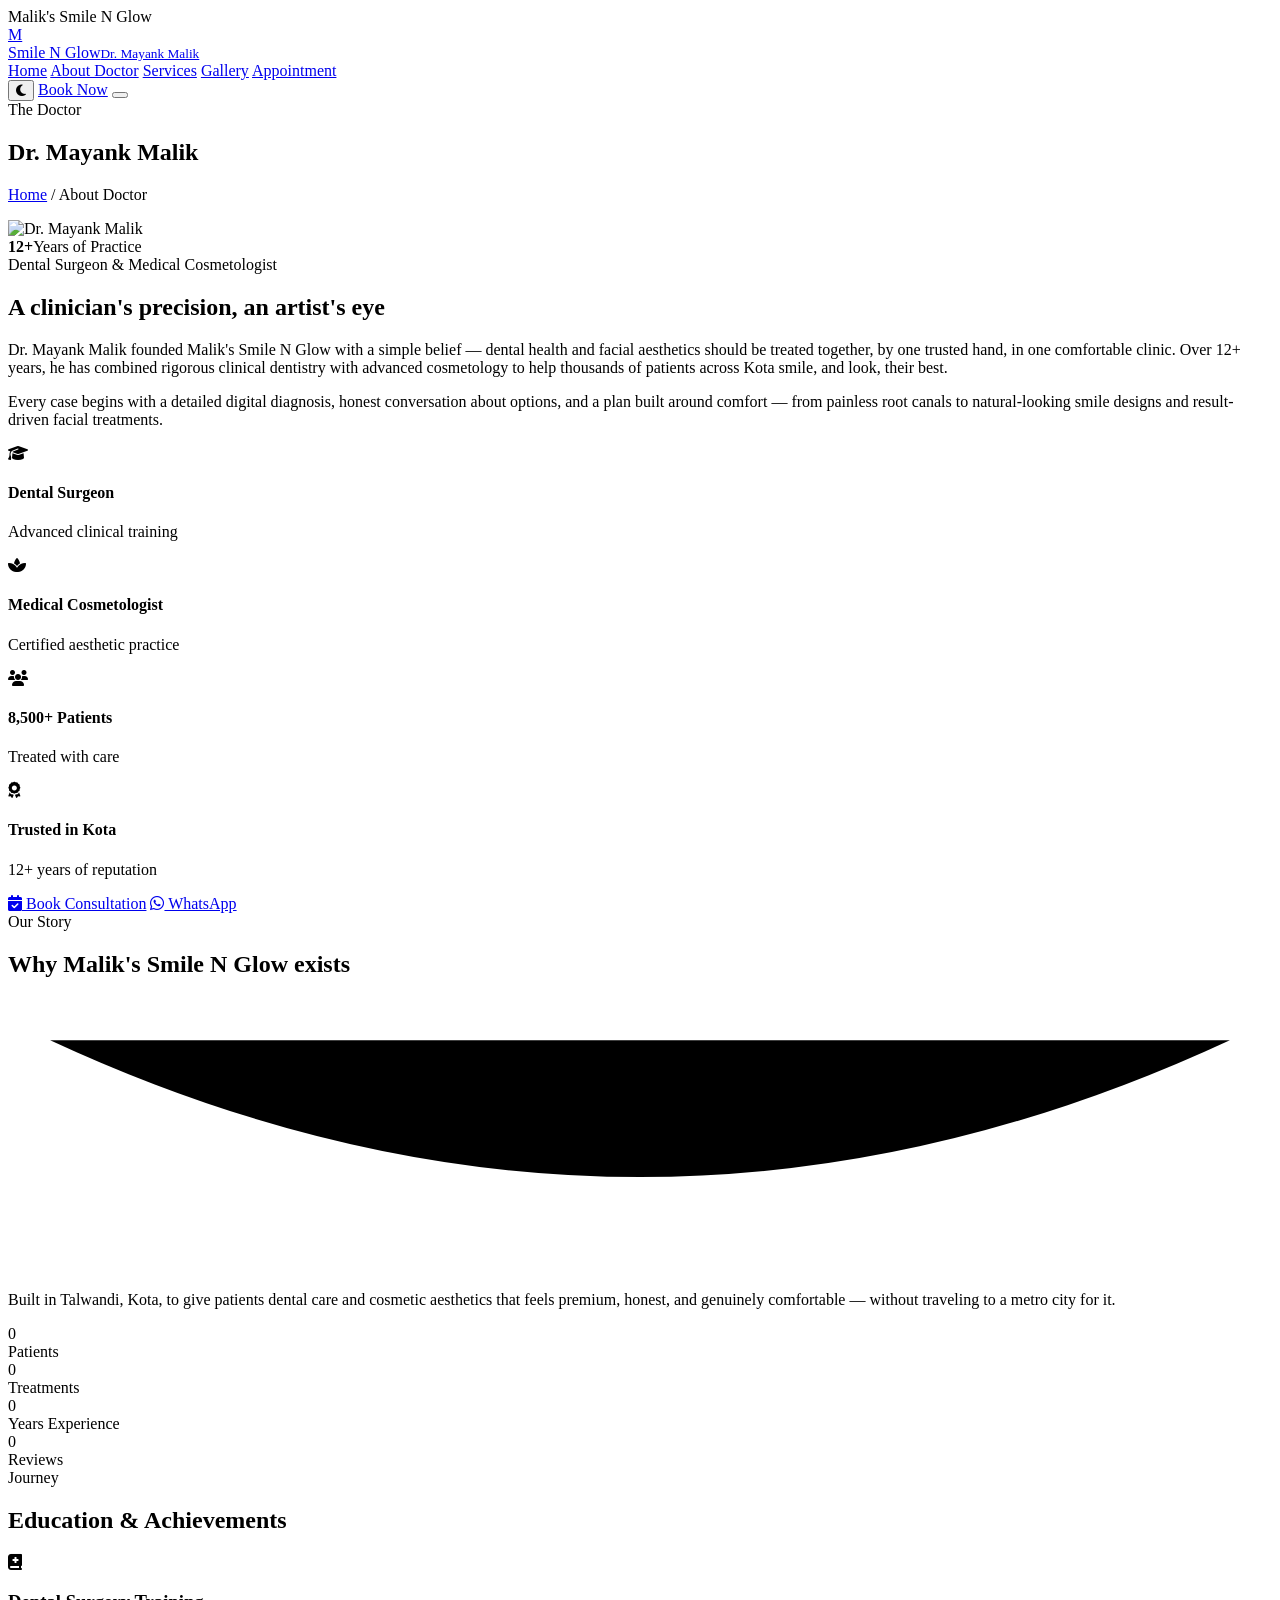
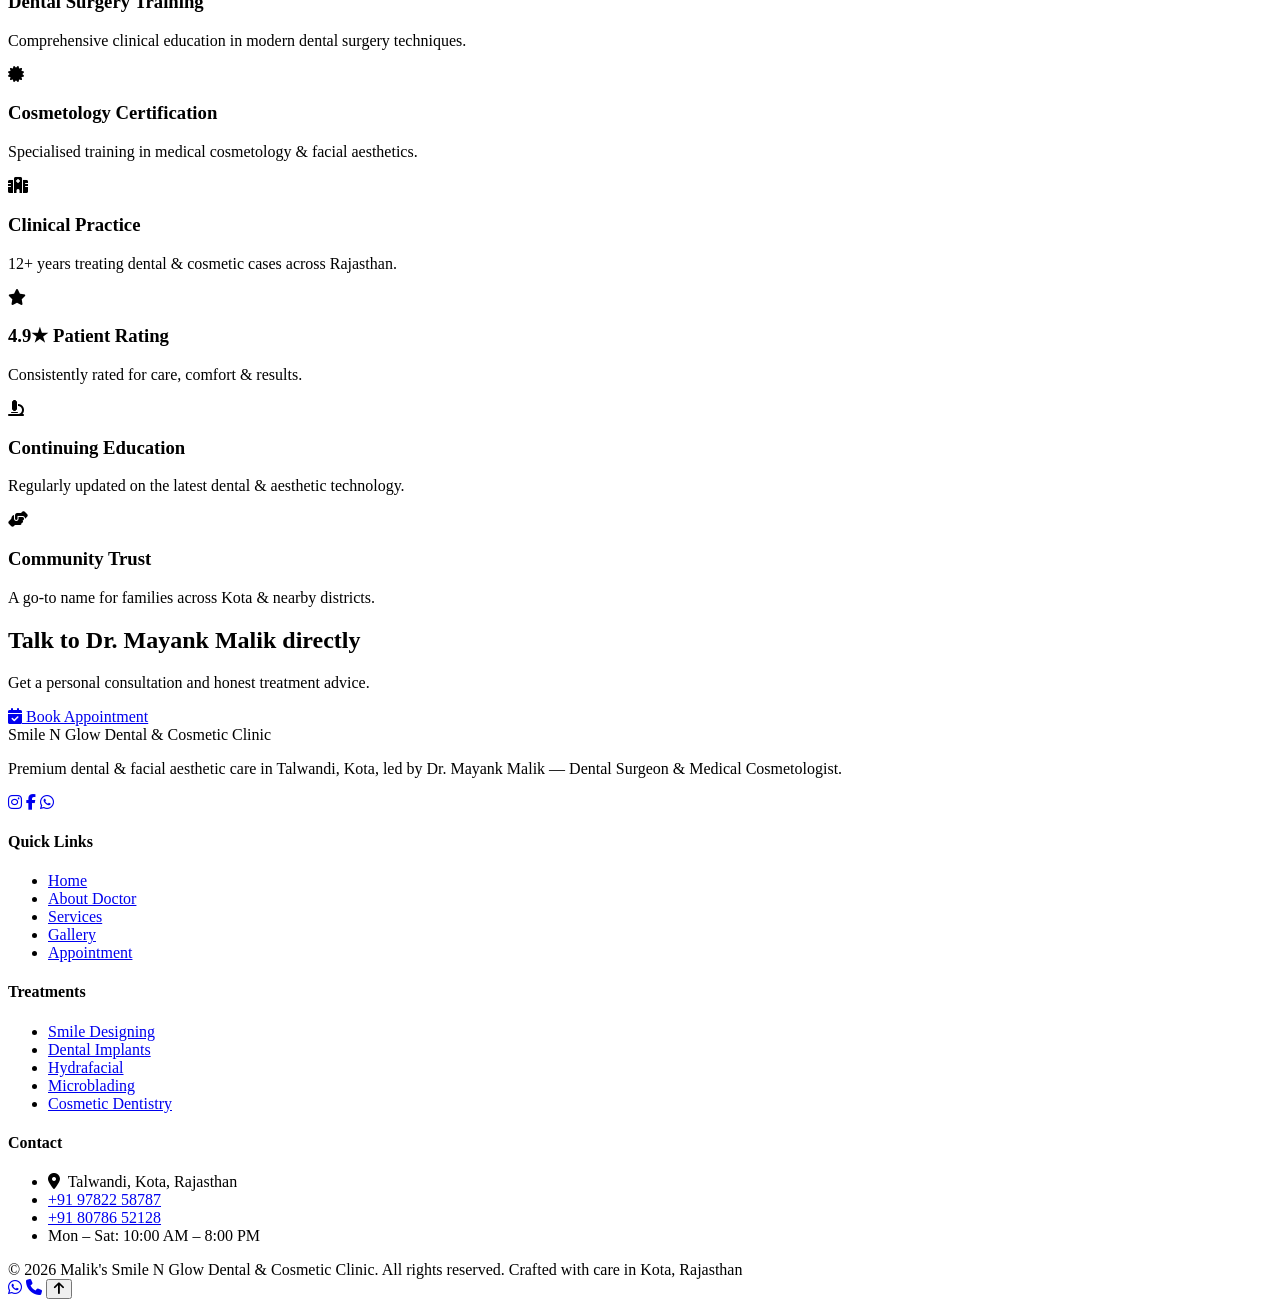
==== about.html @ 34f3a68b "Add files via upload" ====
<!DOCTYPE html>
<html lang="en">
<head>
<meta charset="UTF-8">
<meta name="viewport" content="width=device-width, initial-scale=1.0">
<title>About Dr. Mayank Malik | Malik's Smile N Glow, Kota</title>
<meta name="description" content="Meet Dr. Mayank Malik — Dental Surgeon &amp; Medical Cosmetologist at Malik's Smile N Glow, Talwandi, Kota.">
<link rel="icon" href="data:image/svg+xml,<svg xmlns=%22http://www.w3.org/2000/svg%22 viewBox=%220 0 100 100%22><text y=%22.9em%22 font-size=%2290%22>✨</text></svg>">
<link rel="stylesheet" href="https://cdnjs.cloudflare.com/ajax/libs/font-awesome/6.5.1/css/all.min.css">
<link rel="stylesheet" href="css/style.css">
</head>
<body>

<div id="loader"><div class="mark">Malik's <span>Smile N Glow</span></div><div class="bar"></div></div>
<div id="scroll-progress"></div>
<div id="cursor-glow"></div>

<header class="navbar" id="navbar">
  <div class="container nav-inner">
    <a href="index.html" class="brand">
      <div class="mark">M</div>
      <div class="name">Smile N Glow<small>Dr. Mayank Malik</small></div>
    </a>
    <nav class="nav-links" id="nav-links">
      <a href="index.html">Home</a>
      <a href="about.html" class="active">About Doctor</a>
      <a href="services.html">Services</a>
      <a href="gallery.html">Gallery</a>
      <a href="contact.html">Appointment</a>
    </nav>
    <div class="nav-actions">
      <button class="icon-btn" id="theme-toggle" aria-label="Toggle theme"><i class="fa-solid fa-moon"></i></button>
      <a href="contact.html" class="btn btn-gold btn-sm">Book Now</a>
      <button class="hamburger" id="hamburger" aria-label="Menu"><span></span><span></span><span></span></button>
    </div>
  </div>
</header>

<section class="page-hero">
  <div class="container">
    <div class="eyebrow">The Doctor</div>
    <h1>Dr. Mayank Malik</h1>
    <p class="breadcrumb"><a href="index.html">Home</a> / About Doctor</p>
  </div>
</section>

<section>
  <div class="container about-grid">
    <div class="about-media reveal">
      <div class="frame"><img src="https://images.unsplash.com/photo-1622253692010-333f2da6031d?q=80&w=900&auto=format&fit=crop" alt="Dr. Mayank Malik"></div>
      <div class="about-badge"><b>12+</b><span>Years of Practice</span></div>
    </div>
    <div class="about-copy reveal reveal-delay-1">
      <div class="eyebrow">Dental Surgeon &amp; Medical Cosmetologist</div>
      <h2>A clinician's precision, an artist's eye</h2>
      <p>Dr. Mayank Malik founded Malik's Smile N Glow with a simple belief — dental health and facial aesthetics should be treated together, by one trusted hand, in one comfortable clinic. Over 12+ years, he has combined rigorous clinical dentistry with advanced cosmetology to help thousands of patients across Kota smile, and look, their best.</p>
      <p>Every case begins with a detailed digital diagnosis, honest conversation about options, and a plan built around comfort — from painless root canals to natural-looking smile designs and result-driven facial treatments.</p>
      <div class="credentials">
        <div class="credential"><i class="fa-solid fa-graduation-cap"></i><div><h4>Dental Surgeon</h4><p>Advanced clinical training</p></div></div>
        <div class="credential"><i class="fa-solid fa-spa"></i><div><h4>Medical Cosmetologist</h4><p>Certified aesthetic practice</p></div></div>
        <div class="credential"><i class="fa-solid fa-users"></i><div><h4>8,500+ Patients</h4><p>Treated with care</p></div></div>
        <div class="credential"><i class="fa-solid fa-award"></i><div><h4>Trusted in Kota</h4><p>12+ years of reputation</p></div></div>
      </div>
      <div class="hero-actions">
        <a href="contact.html" class="btn btn-primary"><i class="fa-solid fa-calendar-check"></i> Book Consultation</a>
        <a href="https://wa.me/919782258787" target="_blank" class="btn btn-whatsapp"><i class="fa-brands fa-whatsapp"></i> WhatsApp</a>
      </div>
    </div>
  </div>
</section>

<!-- CLINIC STORY -->
<section style="background:var(--ivory-2)">
  <div class="container">
    <div class="section-head reveal">
      <div class="eyebrow">Our Story</div>
      <h2>Why Malik's Smile N Glow exists</h2>
      <svg class="smile-arc" viewBox="0 0 120 26"><path d="M4 4 Q60 30 116 4"/></svg>
      <p class="lead">Built in Talwandi, Kota, to give patients dental care and cosmetic aesthetics that feels premium, honest, and genuinely comfortable — without traveling to a metro city for it.</p>
    </div>
    <div class="stats-row">
      <div class="stat-card reveal"><div class="num"><span data-count="8500" data-suffix="+">0</span></div><div class="label">Patients</div></div>
      <div class="stat-card reveal reveal-delay-1"><div class="num"><span data-count="15" data-suffix="+">0</span></div><div class="label">Treatments</div></div>
      <div class="stat-card reveal reveal-delay-2"><div class="num"><span data-count="12" data-suffix="+">0</span></div><div class="label">Years Experience</div></div>
      <div class="stat-card reveal reveal-delay-3"><div class="num"><span data-count="4.9" data-suffix="/5">0</span></div><div class="label">Reviews</div></div>
    </div>
  </div>
</section>

<!-- ACHIEVEMENTS / EDUCATION TIMELINE -->
<section>
  <div class="container">
    <div class="section-head reveal">
      <div class="eyebrow">Journey</div>
      <h2>Education &amp; Achievements</h2>
    </div>
    <div class="why-grid">
      <div class="why-card reveal"><div class="icon"><i class="fa-solid fa-book-medical"></i></div><h3>Dental Surgery Training</h3><p>Comprehensive clinical education in modern dental surgery techniques.</p></div>
      <div class="why-card reveal reveal-delay-1"><div class="icon"><i class="fa-solid fa-certificate"></i></div><h3>Cosmetology Certification</h3><p>Specialised training in medical cosmetology &amp; facial aesthetics.</p></div>
      <div class="why-card reveal reveal-delay-2"><div class="icon"><i class="fa-solid fa-hospital"></i></div><h3>Clinical Practice</h3><p>12+ years treating dental &amp; cosmetic cases across Rajasthan.</p></div>
      <div class="why-card reveal"><div class="icon"><i class="fa-solid fa-star"></i></div><h3>4.9★ Patient Rating</h3><p>Consistently rated for care, comfort &amp; results.</p></div>
      <div class="why-card reveal reveal-delay-1"><div class="icon"><i class="fa-solid fa-microscope"></i></div><h3>Continuing Education</h3><p>Regularly updated on the latest dental &amp; aesthetic technology.</p></div>
      <div class="why-card reveal reveal-delay-2"><div class="icon"><i class="fa-solid fa-handshake-angle"></i></div><h3>Community Trust</h3><p>A go-to name for families across Kota &amp; nearby districts.</p></div>
    </div>
  </div>
</section>

<section>
  <div class="container">
    <div class="cta-band reveal">
      <div>
        <h2>Talk to Dr. Mayank Malik directly</h2>
        <p>Get a personal consultation and honest treatment advice.</p>
      </div>
      <div class="cta-actions">
        <a href="contact.html" class="btn btn-gold"><i class="fa-solid fa-calendar-check"></i> Book Appointment</a>
        <a href="tel:+919782258787" class="btn btn-outline" style="border-color:rgba(255,255,255,.3);color:#fff;"><i class="fa-solid fa-phone"></i> Call Now</a>
      </div>
    </div>
  </div>
</section>

<footer>
  <div class="container">
    <div class="footer-grid">
      <div class="footer-brand">
        <div class="name">Smile N Glow <span>Dental &amp; Cosmetic Clinic</span></div>
        <p>Premium dental &amp; facial aesthetic care in Talwandi, Kota, led by Dr. Mayank Malik — Dental Surgeon &amp; Medical Cosmetologist.</p>
        <div class="footer-social">
          <a href="#" target="_blank" aria-label="Instagram"><i class="fa-brands fa-instagram"></i></a>
          <a href="#" target="_blank" aria-label="Facebook"><i class="fa-brands fa-facebook-f"></i></a>
          <a href="https://wa.me/919782258787" target="_blank" aria-label="WhatsApp"><i class="fa-brands fa-whatsapp"></i></a>
        </div>
      </div>
      <div class="footer-col"><h4>Quick Links</h4><ul>
        <li><a href="index.html">Home</a></li>
        <li><a href="about.html">About Doctor</a></li>
        <li><a href="services.html">Services</a></li>
        <li><a href="gallery.html">Gallery</a></li>
        <li><a href="contact.html">Appointment</a></li>
      </ul></div>
      <div class="footer-col"><h4>Treatments</h4><ul>
        <li><a href="services.html">Smile Designing</a></li>
        <li><a href="services.html">Dental Implants</a></li>
        <li><a href="services.html">Hydrafacial</a></li>
        <li><a href="services.html">Microblading</a></li>
        <li><a href="services.html">Cosmetic Dentistry</a></li>
      </ul></div>
      <div class="footer-col"><h4>Contact</h4><ul>
        <li><i class="fa-solid fa-location-dot"></i>&nbsp; Talwandi, Kota, Rajasthan</li>
        <li><a href="tel:+919782258787">+91 97822 58787</a></li>
        <li><a href="tel:+918078652128">+91 80786 52128</a></li>
        <li>Mon – Sat: 10:00 AM – 8:00 PM</li>
      </ul></div>
    </div>
    <div class="footer-bottom">
      <span>© 2026 Malik's Smile N Glow Dental &amp; Cosmetic Clinic. All rights reserved.</span>
      <span>Crafted with care in Kota, Rajasthan</span>
    </div>
  </div>
</footer>

<div class="fab-stack">
  <a href="https://wa.me/919782258787" target="_blank" class="fab fab-whatsapp" aria-label="WhatsApp"><i class="fa-brands fa-whatsapp"></i></a>
  <a href="tel:+919782258787" class="fab fab-call" aria-label="Call"><i class="fa-solid fa-phone"></i></a>
  <button class="fab fab-top" id="fab-top" aria-label="Back to top"><i class="fa-solid fa-arrow-up"></i></button>
</div>

<script src="js/script.js"></script>
</body>
</html>
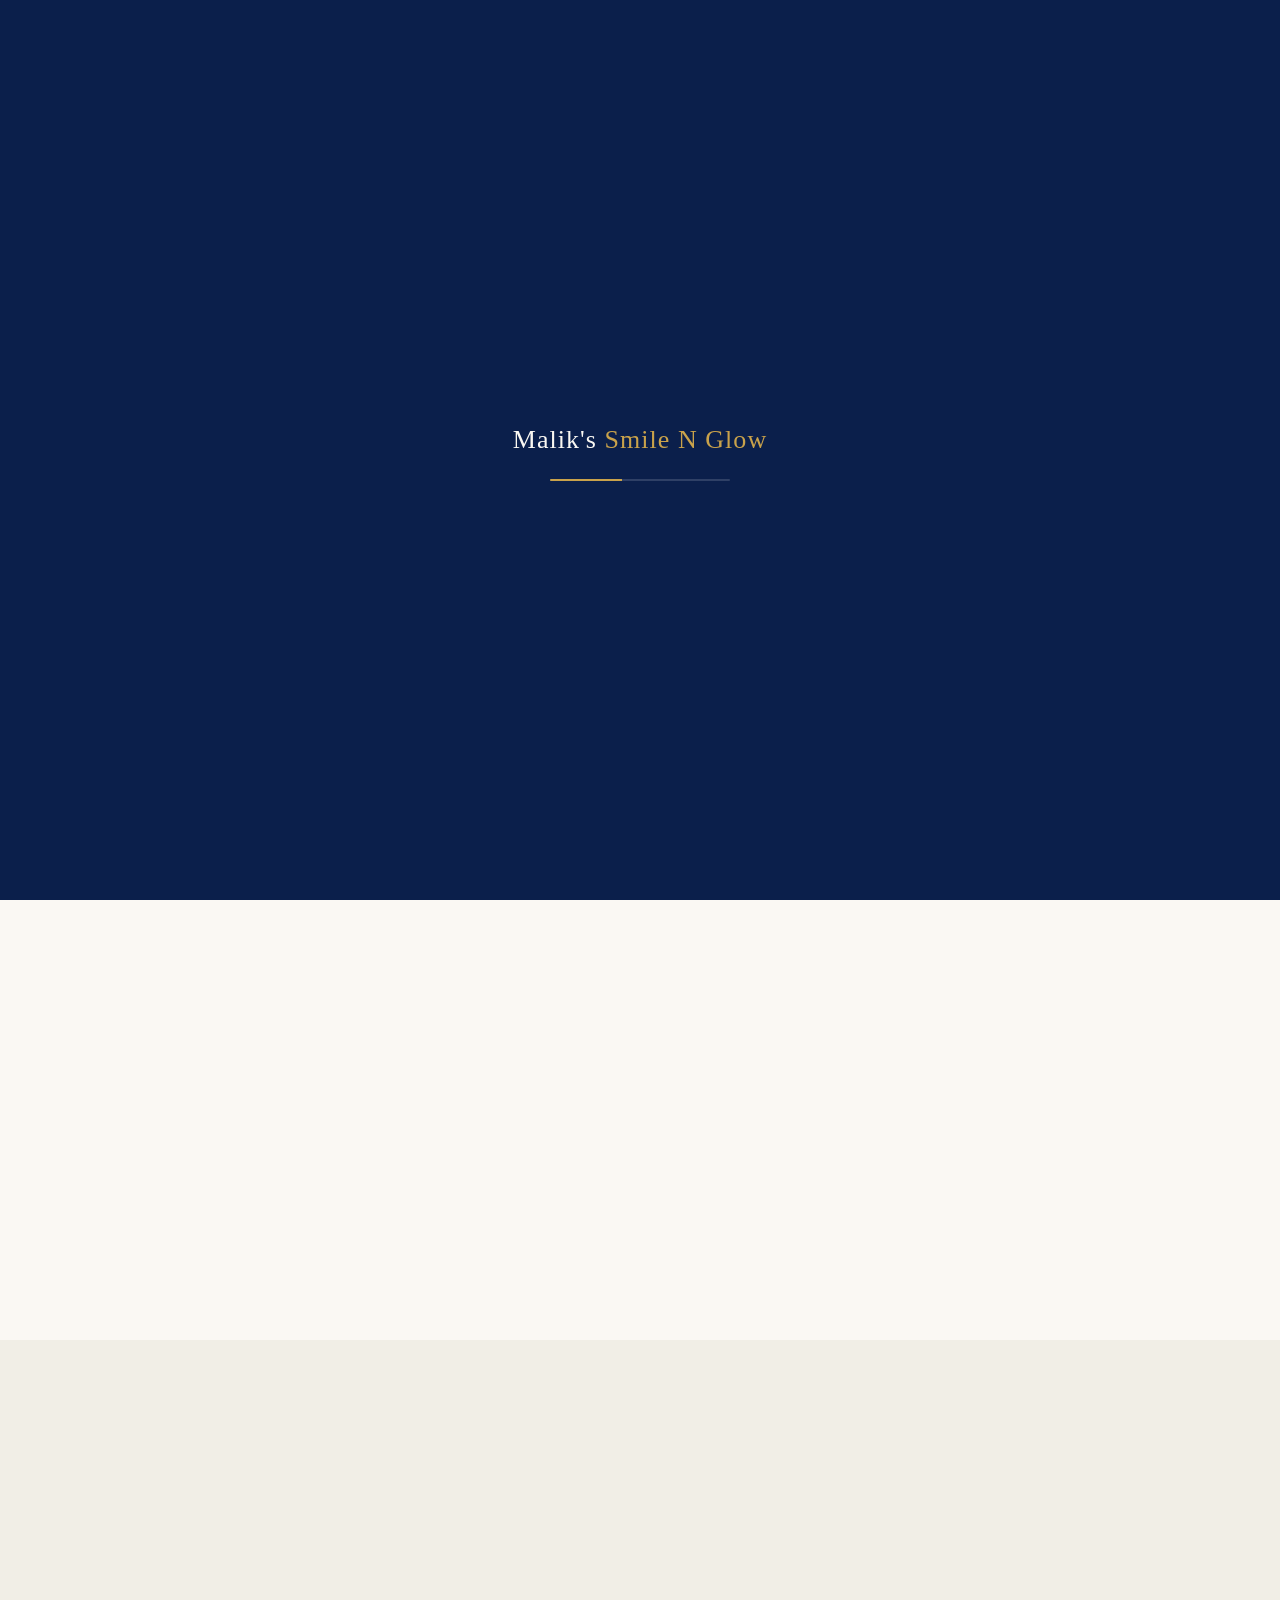
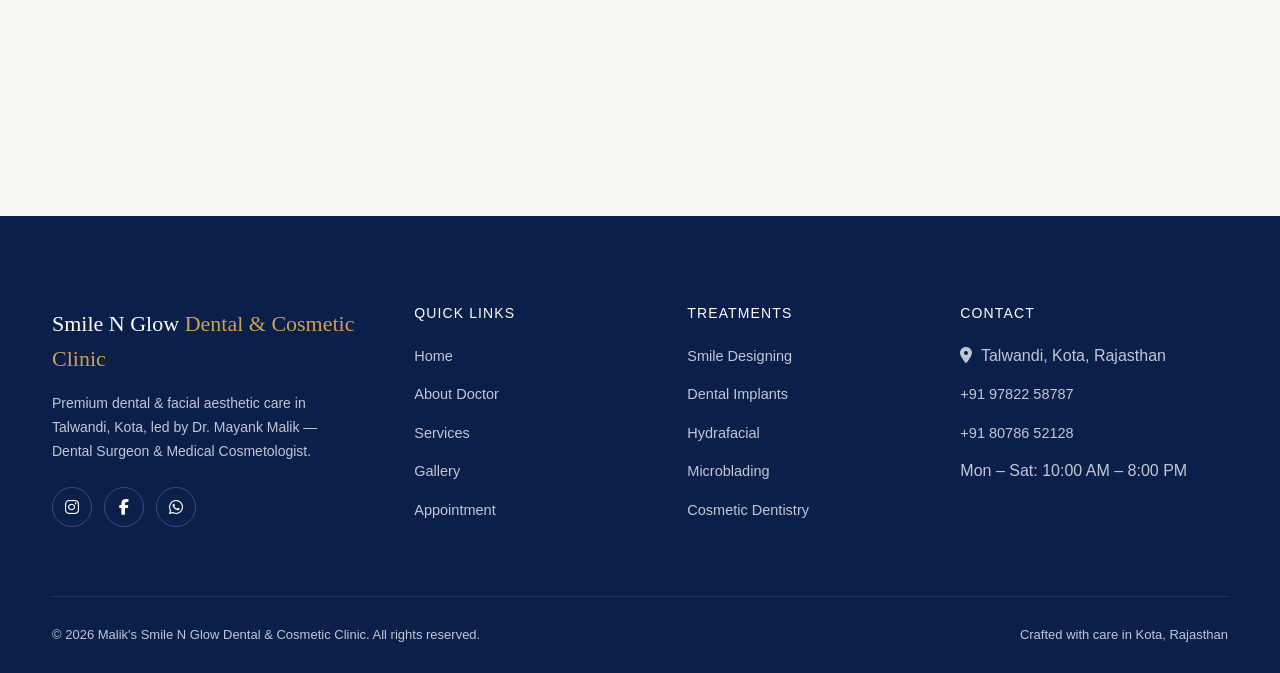
==== commit 6be463bf: "Fix stylesheet link in about.html" ====
--- a/about.html
+++ b/about.html
@@ -7,7 +7,7 @@
 <meta name="description" content="Meet Dr. Mayank Malik — Dental Surgeon &amp; Medical Cosmetologist at Malik's Smile N Glow, Talwandi, Kota.">
 <link rel="icon" href="data:image/svg+xml,<svg xmlns=%22http://www.w3.org/2000/svg%22 viewBox=%220 0 100 100%22><text y=%22.9em%22 font-size=%2290%22>✨</text></svg>">
 <link rel="stylesheet" href="https://cdnjs.cloudflare.com/ajax/libs/font-awesome/6.5.1/css/all.min.css">
-<link rel="stylesheet" href="css/style.css">
+<link rel="stylesheet" href="style.css">
 </head>
 <body>
 
@@ -166,6 +166,6 @@
   <button class="fab fab-top" id="fab-top" aria-label="Back to top"><i class="fa-solid fa-arrow-up"></i></button>
 </div>
 
-<script src="js/script.js"></script>
+
 </body>
 </html>
--- a/style.css
+++ b/style.css
@@ -0,0 +1,518 @@
+/* ===========================================================
+   MALIK'S SMILE N GLOW — Design System
+   Signature motif: the "Smile Arc" — a gold curved line used
+   as dividers, underlines and the scroll-progress indicator.
+   =========================================================== */
+
+@import url('https://fonts.googleapis.com/css2?family=Fraunces:ital,opsz,wght@0,9..144,300;0,9..144,450;0,9..144,600;1,9..144,450&family=Manrope:wght@400;500;600;700;800&display=swap');
+
+:root{
+  --ivory:#FAF8F3;
+  --ivory-2:#F1EEE6;
+  --royal:#0B1F4B;
+  --royal-2:#132a63;
+  --gold:#C9A24B;
+  --gold-light:#E8CD8A;
+  --charcoal:#191A1E;
+  --grey:#6B7080;
+  --line:rgba(11,31,75,0.10);
+  --glass:rgba(255,255,255,0.55);
+  --glass-royal:rgba(11,31,75,0.55);
+  --radius-lg:28px;
+  --radius-md:18px;
+  --radius-sm:10px;
+  --shadow-soft:0 20px 60px -20px rgba(11,31,75,0.25);
+  --shadow-tight:0 8px 24px -8px rgba(11,31,75,0.18);
+  --ease:cubic-bezier(.16,.84,.44,1);
+  --container:1240px;
+}
+
+[data-theme="dark"]{
+  --ivory:#0B0D14;
+  --ivory-2:#10131d;
+  --charcoal:#F3F1EA;
+  --grey:#9BA0B4;
+  --line:rgba(255,255,255,0.10);
+  --glass:rgba(20,24,38,0.55);
+}
+
+*,*::before,*::after{box-sizing:border-box;}
+html{scroll-behavior:smooth;}
+body{
+  margin:0;
+  background:var(--ivory);
+  color:var(--charcoal);
+  font-family:'Manrope',sans-serif;
+  font-size:16px;
+  line-height:1.6;
+  -webkit-font-smoothing:antialiased;
+  overflow-x:hidden;
+  transition:background .4s var(--ease),color .4s var(--ease);
+}
+img{max-width:100%;display:block;}
+a{color:inherit;text-decoration:none;}
+ul{list-style:none;margin:0;padding:0;}
+button{font-family:inherit;cursor:pointer;}
+h1,h2,h3,h4{font-family:'Fraunces',serif;font-weight:450;margin:0;line-height:1.08;color:var(--royal);}
+[data-theme="dark"] h1,[data-theme="dark"] h2,[data-theme="dark"] h3,[data-theme="dark"] h4{color:var(--ivory);}
+p{margin:0;}
+.container{max-width:var(--container);margin:0 auto;padding:0 32px;}
+section{position:relative;padding:120px 0;}
+@media(max-width:768px){section{padding:76px 0;}}
+
+/* ---------- eyebrow / labels ---------- */
+.eyebrow{
+  display:inline-flex;align-items:center;gap:10px;
+  font-family:'Manrope',sans-serif;font-weight:700;letter-spacing:.18em;
+  text-transform:uppercase;font-size:12px;color:var(--gold);
+  margin-bottom:18px;
+}
+.eyebrow::before{content:"";width:26px;height:2px;background:var(--gold);border-radius:2px;}
+
+/* ---------- Smile Arc signature ---------- */
+.smile-arc{
+  display:block;height:26px;width:120px;margin:22px auto 0;
+}
+.smile-arc path{
+  fill:none;stroke:var(--gold);stroke-width:3;stroke-linecap:round;
+  stroke-dasharray:180;stroke-dashoffset:180;
+  animation:arcDraw 1.4s var(--ease) forwards;
+}
+.smile-arc.left{margin:22px 0 0;}
+@keyframes arcDraw{to{stroke-dashoffset:0;}}
+
+.section-head{text-align:center;max-width:680px;margin:0 auto 64px;}
+.section-head.left{text-align:left;margin:0 0 56px;}
+.section-head h2{font-size:clamp(30px,4.4vw,48px);}
+.section-head p.lead{margin-top:18px;color:var(--grey);font-size:17px;}
+
+/* ---------- Scroll progress bar (arc-inspired) ---------- */
+#scroll-progress{
+  position:fixed;top:0;left:0;height:3px;width:0%;
+  background:linear-gradient(90deg,var(--gold),var(--gold-light));
+  z-index:9999;transition:width .1s linear;
+}
+
+/* ---------- Cursor glow ---------- */
+#cursor-glow{
+  position:fixed;top:0;left:0;width:420px;height:420px;pointer-events:none;
+  border-radius:50%;z-index:1;
+  background:radial-gradient(circle,rgba(201,162,75,0.10) 0%,rgba(201,162,75,0) 70%);
+  transform:translate(-50%,-50%);will-change:transform;
+  transition:opacity .3s ease;
+}
+@media(max-width:900px){#cursor-glow{display:none;}}
+
+/* ---------- Loader ---------- */
+#loader{
+  position:fixed;inset:0;background:var(--royal);z-index:10000;
+  display:flex;align-items:center;justify-content:center;flex-direction:column;gap:18px;
+  transition:opacity .6s var(--ease),visibility .6s var(--ease);
+}
+#loader.hide{opacity:0;visibility:hidden;}
+#loader .mark{font-family:'Fraunces',serif;color:var(--ivory);font-size:26px;letter-spacing:.04em;}
+#loader .mark span{color:var(--gold);}
+#loader .bar{width:180px;height:2px;background:rgba(255,255,255,.15);border-radius:2px;overflow:hidden;}
+#loader .bar::after{content:"";display:block;height:100%;width:40%;background:var(--gold);animation:loaderMove 1.1s ease-in-out infinite;}
+@keyframes loaderMove{0%{transform:translateX(-100%);}100%{transform:translateX(350%);}}
+
+/* ---------- Navbar ---------- */
+.navbar{
+  position:fixed;top:0;left:0;right:0;z-index:1000;
+  padding:20px 0;transition:all .4s var(--ease);
+}
+.navbar.scrolled{
+  padding:12px 0;background:var(--glass);backdrop-filter:blur(18px) saturate(160%);
+  -webkit-backdrop-filter:blur(18px) saturate(160%);border-bottom:1px solid var(--line);
+  box-shadow:var(--shadow-tight);
+}
+.nav-inner{display:flex;align-items:center;justify-content:space-between;}
+.brand{display:flex;align-items:center;gap:12px;}
+.brand .mark{
+  width:44px;height:44px;border-radius:50%;
+  background:linear-gradient(145deg,var(--royal),var(--royal-2));
+  display:flex;align-items:center;justify-content:center;
+  color:var(--gold);font-family:'Fraunces',serif;font-size:19px;
+  box-shadow:0 6px 18px -4px rgba(11,31,75,.5);
+}
+.brand .name{font-family:'Fraunces',serif;font-size:18px;color:var(--royal);line-height:1.1;}
+[data-theme="dark"] .brand .name{color:var(--ivory);}
+.brand .name small{display:block;font-family:'Manrope',sans-serif;font-size:10.5px;letter-spacing:.14em;text-transform:uppercase;color:var(--gold);font-weight:700;margin-top:3px;}
+.nav-links{display:flex;align-items:center;gap:38px;}
+.nav-links a{
+  font-size:14.5px;font-weight:600;color:var(--charcoal);position:relative;padding:6px 0;
+}
+.nav-links a::after{
+  content:"";position:absolute;bottom:0;left:0;width:0;height:2px;background:var(--gold);
+  transition:width .35s var(--ease);
+}
+.nav-links a:hover::after,.nav-links a.active::after{width:100%;}
+.nav-links a.active{color:var(--royal);}
+[data-theme="dark"] .nav-links a.active{color:var(--gold);}
+.nav-actions{display:flex;align-items:center;gap:14px;}
+.icon-btn{
+  width:42px;height:42px;border-radius:50%;border:1px solid var(--line);
+  display:flex;align-items:center;justify-content:center;background:transparent;color:var(--royal);
+  transition:all .3s var(--ease);
+}
+[data-theme="dark"] .icon-btn{color:var(--ivory);}
+.icon-btn:hover{background:var(--gold);color:var(--royal);border-color:var(--gold);transform:translateY(-2px);}
+.hamburger{display:none;flex-direction:column;gap:5px;background:none;border:none;padding:6px;}
+.hamburger span{width:24px;height:2px;background:var(--royal);border-radius:2px;transition:.3s;}
+[data-theme="dark"] .hamburger span{background:var(--ivory);}
+
+/* ---------- Buttons ---------- */
+.btn{
+  display:inline-flex;align-items:center;justify-content:center;gap:10px;
+  padding:16px 30px;border-radius:100px;font-weight:700;font-size:14.5px;
+  letter-spacing:.02em;border:1px solid transparent;transition:all .35s var(--ease);white-space:nowrap;
+}
+.btn-primary{background:var(--royal);color:var(--ivory);box-shadow:0 14px 30px -12px rgba(11,31,75,.55);}
+.btn-primary:hover{background:var(--royal-2);transform:translateY(-3px);box-shadow:0 20px 34px -12px rgba(11,31,75,.6);}
+.btn-gold{background:linear-gradient(135deg,var(--gold-light),var(--gold));color:var(--royal);box-shadow:0 14px 30px -12px rgba(201,162,75,.55);}
+.btn-gold:hover{transform:translateY(-3px);box-shadow:0 20px 34px -12px rgba(201,162,75,.6);}
+.btn-outline{border-color:var(--line);color:var(--charcoal);background:transparent;}
+.btn-outline:hover{border-color:var(--royal);transform:translateY(-3px);}
+.btn-whatsapp{background:#25D366;color:#fff;box-shadow:0 14px 30px -12px rgba(37,211,102,.55);}
+.btn-whatsapp:hover{transform:translateY(-3px);}
+.btn-sm{padding:11px 20px;font-size:13px;}
+.btn-block{width:100%;}
+
+/* ---------- Hero ---------- */
+.hero{
+  min-height:100svh;display:flex;align-items:center;position:relative;overflow:hidden;
+  padding-top:120px;padding-bottom:60px;
+  background:
+    radial-gradient(ellipse 900px 600px at 82% 12%, rgba(201,162,75,.14), transparent 60%),
+    radial-gradient(ellipse 800px 700px at 10% 90%, rgba(11,31,75,.10), transparent 60%),
+    var(--ivory);
+}
+#hero-canvas{position:absolute;inset:0;z-index:0;opacity:.55;}
+.hero-inner{position:relative;z-index:2;display:grid;grid-template-columns:1.05fr .95fr;gap:40px;align-items:center;}
+.hero-copy .eyebrow{opacity:0;animation:fadeUp .8s .1s var(--ease) forwards;}
+.hero-copy h1{font-size:clamp(38px,5.6vw,68px);opacity:0;animation:fadeUp .9s .25s var(--ease) forwards;}
+.hero-copy h1 em{font-style:normal;color:var(--gold);}
+.hero-copy .sub{margin-top:22px;font-size:18px;color:var(--grey);max-width:480px;opacity:0;animation:fadeUp .9s .4s var(--ease) forwards;}
+.hero-actions{display:flex;gap:14px;flex-wrap:wrap;margin-top:38px;opacity:0;animation:fadeUp .9s .55s var(--ease) forwards;}
+.hero-stats{display:flex;gap:38px;margin-top:56px;opacity:0;animation:fadeUp .9s .7s var(--ease) forwards;}
+.hero-stats .stat b{font-family:'Fraunces',serif;font-size:30px;color:var(--royal);display:block;}
+[data-theme="dark"] .hero-stats .stat b{color:var(--ivory);}
+.hero-stats .stat span{font-size:12.5px;color:var(--grey);text-transform:uppercase;letter-spacing:.08em;}
+@keyframes fadeUp{from{opacity:0;transform:translateY(26px);}to{opacity:1;transform:translateY(0);}}
+
+.hero-visual{position:relative;height:560px;perspective:1400px;opacity:0;animation:fadeUp 1s .35s var(--ease) forwards;}
+.hero-portrait{
+  position:absolute;inset:0;margin:auto;width:88%;height:100%;border-radius:40px 40px 120px 40px;
+  overflow:hidden;box-shadow:var(--shadow-soft);
+  transform-style:preserve-3d;transition:transform .2s ease-out;
+  border:1px solid var(--line);
+}
+.hero-portrait img{width:100%;height:100%;object-fit:cover;}
+.hero-glass-card{
+  position:absolute;padding:18px 22px;border-radius:var(--radius-md);
+  background:var(--glass);backdrop-filter:blur(16px) saturate(160%);-webkit-backdrop-filter:blur(16px) saturate(160%);
+  border:1px solid rgba(255,255,255,.4);box-shadow:var(--shadow-tight);
+  display:flex;align-items:center;gap:12px;animation:floatY 5s ease-in-out infinite;
+}
+.hero-glass-card i{color:var(--gold);font-size:20px;}
+.hero-glass-card b{display:block;font-family:'Fraunces',serif;font-size:16px;color:var(--royal);}
+[data-theme="dark"] .hero-glass-card b{color:var(--ivory);}
+.hero-glass-card span{font-size:11.5px;color:var(--grey);}
+.card-1{top:6%;left:-8%;animation-delay:0s;}
+.card-2{bottom:10%;right:-6%;animation-delay:1.2s;}
+.card-3{bottom:-4%;left:8%;animation-delay:2.4s;}
+@keyframes floatY{0%,100%{transform:translateY(0);}50%{transform:translateY(-14px);}}
+
+.hero-scroll-cue{
+  position:absolute;bottom:26px;left:50%;transform:translateX(-50%);
+  display:flex;flex-direction:column;align-items:center;gap:8px;color:var(--grey);font-size:11px;
+  letter-spacing:.16em;text-transform:uppercase;z-index:2;
+}
+.hero-scroll-cue .dot{width:1px;height:34px;background:var(--line);position:relative;overflow:hidden;}
+.hero-scroll-cue .dot::after{content:"";position:absolute;top:-100%;left:0;width:100%;height:100%;background:var(--gold);animation:scrollDot 1.8s ease-in-out infinite;}
+@keyframes scrollDot{50%{top:100%;}100%{top:100%;}}
+
+@media(max-width:980px){
+  .hero-inner{grid-template-columns:1fr;text-align:center;}
+  .hero-copy .sub{margin-left:auto;margin-right:auto;}
+  .hero-actions{justify-content:center;}
+  .hero-stats{justify-content:center;flex-wrap:wrap;}
+  .hero-visual{height:420px;margin-top:20px;}
+}
+
+/* ---------- Marquee strip ---------- */
+.marquee{background:var(--royal);overflow:hidden;padding:16px 0;}
+.marquee-track{display:flex;gap:60px;white-space:nowrap;animation:marquee 26s linear infinite;width:max-content;}
+.marquee-track span{color:var(--gold-light);font-family:'Fraunces',serif;font-size:15px;letter-spacing:.03em;display:flex;align-items:center;gap:16px;}
+.marquee-track span i{font-size:8px;color:var(--gold);}
+@keyframes marquee{from{transform:translateX(0);}to{transform:translateX(-50%);}}
+
+/* ---------- About / stats ---------- */
+.about-grid{display:grid;grid-template-columns:.85fr 1.15fr;gap:70px;align-items:center;}
+.about-media{position:relative;}
+.about-media .frame{border-radius:var(--radius-lg);overflow:hidden;box-shadow:var(--shadow-soft);border:1px solid var(--line);}
+.about-media img{width:100%;height:520px;object-fit:cover;}
+.about-badge{
+  position:absolute;bottom:-26px;right:-26px;background:var(--royal);color:var(--ivory);
+  border-radius:var(--radius-md);padding:22px 26px;box-shadow:var(--shadow-soft);text-align:center;
+}
+.about-badge b{font-family:'Fraunces',serif;font-size:32px;color:var(--gold);display:block;}
+.about-badge span{font-size:11.5px;text-transform:uppercase;letter-spacing:.1em;color:rgba(255,255,255,.8);}
+.about-copy h2{font-size:clamp(28px,4vw,42px);margin-bottom:20px;}
+.about-copy p{color:var(--grey);font-size:16.5px;margin-bottom:16px;}
+.credentials{display:grid;grid-template-columns:1fr 1fr;gap:18px;margin:32px 0;}
+.credential{display:flex;gap:14px;align-items:flex-start;padding:16px;border:1px solid var(--line);border-radius:var(--radius-sm);}
+.credential i{color:var(--gold);font-size:18px;margin-top:2px;}
+.credential h4{font-family:'Manrope',sans-serif;font-weight:700;font-size:14.5px;color:var(--charcoal);}
+[data-theme="dark"] .credential h4{color:var(--ivory);}
+.credential p{font-size:13px;color:var(--grey);margin-top:4px;}
+
+.stats-row{display:grid;grid-template-columns:repeat(4,1fr);gap:24px;margin-top:90px;}
+.stat-card{
+  text-align:center;padding:38px 20px;border-radius:var(--radius-md);border:1px solid var(--line);
+  background:var(--ivory-2);transition:transform .4s var(--ease),box-shadow .4s var(--ease);
+}
+.stat-card:hover{transform:translateY(-8px);box-shadow:var(--shadow-tight);}
+.stat-card .num{font-family:'Fraunces',serif;font-size:44px;color:var(--royal);}
+[data-theme="dark"] .stat-card .num{color:var(--gold);}
+.stat-card .num sup{font-size:22px;color:var(--gold);}
+.stat-card .label{margin-top:8px;font-size:13px;color:var(--grey);text-transform:uppercase;letter-spacing:.08em;}
+
+@media(max-width:900px){
+  .about-grid{grid-template-columns:1fr;gap:60px;}
+  .about-badge{right:16px;bottom:-20px;}
+  .stats-row{grid-template-columns:1fr 1fr;}
+}
+
+/* ---------- Services grid ---------- */
+.services-grid{display:grid;grid-template-columns:repeat(3,1fr);gap:26px;}
+.service-card{
+  position:relative;border-radius:var(--radius-lg);padding:34px 28px;overflow:hidden;
+  background:var(--glass);border:1px solid var(--line);backdrop-filter:blur(10px);
+  box-shadow:var(--shadow-tight);transition:transform .5s var(--ease),box-shadow .5s var(--ease);
+  transform-style:preserve-3d;
+}
+.service-card:hover{transform:translateY(-10px) rotateX(2deg);box-shadow:var(--shadow-soft);}
+.service-card .icon{
+  width:58px;height:58px;border-radius:16px;display:flex;align-items:center;justify-content:center;
+  background:linear-gradient(145deg,var(--royal),var(--royal-2));color:var(--gold);font-size:24px;margin-bottom:22px;
+  box-shadow:0 10px 22px -8px rgba(11,31,75,.5);
+}
+.service-card h3{font-size:21px;margin-bottom:10px;}
+.service-card p{color:var(--grey);font-size:14.5px;margin-bottom:22px;}
+.service-card .card-link{display:inline-flex;align-items:center;gap:8px;font-weight:700;font-size:13.5px;color:var(--royal);}
+[data-theme="dark"] .service-card .card-link{color:var(--gold);}
+.service-card .card-link i{transition:transform .3s var(--ease);font-size:12px;}
+.service-card:hover .card-link i{transform:translateX(5px);}
+.service-card .tag{
+  position:absolute;top:22px;right:22px;font-size:10.5px;font-weight:700;letter-spacing:.08em;text-transform:uppercase;
+  color:var(--gold);border:1px solid var(--gold);border-radius:100px;padding:4px 10px;
+}
+@media(max-width:980px){.services-grid{grid-template-columns:1fr 1fr;}}
+@media(max-width:640px){.services-grid{grid-template-columns:1fr;}}
+
+/* ---------- Why choose us ---------- */
+.why-grid{display:grid;grid-template-columns:repeat(3,1fr);gap:24px;}
+.why-card{
+  padding:34px 26px;border-radius:var(--radius-md);background:var(--ivory-2);border:1px solid var(--line);
+  transition:all .4s var(--ease);
+}
+.why-card:hover{background:var(--royal);}
+.why-card:hover h3,.why-card:hover p{color:var(--ivory);}
+.why-card:hover .icon{background:var(--gold);color:var(--royal);}
+.why-card .icon{
+  width:52px;height:52px;border-radius:14px;background:var(--ivory);border:1px solid var(--line);
+  display:flex;align-items:center;justify-content:center;color:var(--royal);font-size:21px;margin-bottom:20px;
+  transition:all .4s var(--ease);
+}
+.why-card h3{font-size:18.5px;margin-bottom:8px;transition:color .4s var(--ease);}
+.why-card p{font-size:14px;color:var(--grey);transition:color .4s var(--ease);}
+@media(max-width:900px){.why-grid{grid-template-columns:1fr 1fr;}}
+@media(max-width:600px){.why-grid{grid-template-columns:1fr;}}
+
+/* ---------- Before / After slider ---------- */
+.ba-slider{
+  position:relative;max-width:760px;margin:0 auto;border-radius:var(--radius-lg);overflow:hidden;
+  box-shadow:var(--shadow-soft);aspect-ratio:16/10;user-select:none;border:1px solid var(--line);
+}
+.ba-slider img{position:absolute;inset:0;width:100%;height:100%;object-fit:cover;}
+.ba-slider .after-img{clip-path:inset(0 0 0 50%);}
+.ba-handle{
+  position:absolute;top:0;bottom:0;left:50%;width:3px;background:var(--gold);cursor:ew-resize;z-index:3;
+  transform:translateX(-50%);
+}
+.ba-handle::after{
+  content:"\f337";font-family:"Font Awesome 6 Free";font-weight:900;
+  position:absolute;top:50%;left:50%;transform:translate(-50%,-50%);
+  width:46px;height:46px;border-radius:50%;background:var(--gold);color:var(--royal);
+  display:flex;align-items:center;justify-content:center;box-shadow:var(--shadow-tight);font-size:15px;
+}
+.ba-label{position:absolute;top:18px;font-size:11px;font-weight:800;letter-spacing:.1em;text-transform:uppercase;
+  background:rgba(11,31,75,.7);color:#fff;padding:6px 14px;border-radius:100px;z-index:2;}
+.ba-label.before{left:18px;}
+.ba-label.after{right:18px;}
+.ba-nav{display:flex;justify-content:center;gap:14px;margin-top:30px;}
+.ba-dot{width:9px;height:9px;border-radius:50%;background:var(--line);border:none;cursor:pointer;transition:.3s;}
+.ba-dot.active{background:var(--gold);width:26px;border-radius:6px;}
+
+/* ---------- Testimonials ---------- */
+.testi-track-wrap{overflow:hidden;}
+.testi-track{display:flex;gap:24px;transition:transform .6s var(--ease);}
+.testi-card{
+  min-width:calc(33.333% - 16px);flex:0 0 calc(33.333% - 16px);padding:30px;border-radius:var(--radius-md);
+  background:var(--glass);border:1px solid var(--line);backdrop-filter:blur(10px);
+}
+.testi-stars{color:var(--gold);font-size:14px;margin-bottom:16px;letter-spacing:2px;}
+.testi-card p.quote{font-size:15px;color:var(--charcoal);margin-bottom:22px;font-style:italic;}
+[data-theme="dark"] .testi-card p.quote{color:var(--ivory);}
+.testi-person{display:flex;align-items:center;gap:12px;}
+.testi-person img{width:44px;height:44px;border-radius:50%;object-fit:cover;}
+.testi-person b{display:block;font-size:14px;}
+.testi-person span{font-size:12px;color:var(--grey);}
+@media(max-width:980px){.testi-card{min-width:calc(50% - 12px);flex:0 0 calc(50% - 12px);}}
+@media(max-width:640px){.testi-card{min-width:100%;flex:0 0 100%;}}
+
+/* ---------- FAQ accordion ---------- */
+.faq-list{max-width:820px;margin:0 auto;}
+.faq-item{border-bottom:1px solid var(--line);}
+.faq-q{
+  display:flex;align-items:center;justify-content:space-between;padding:26px 4px;
+  cursor:pointer;font-family:'Fraunces',serif;font-size:19px;color:var(--royal);
+}
+[data-theme="dark"] .faq-q{color:var(--ivory);}
+.faq-q i{transition:transform .35s var(--ease);color:var(--gold);}
+.faq-item.open .faq-q i{transform:rotate(135deg);}
+.faq-a{max-height:0;overflow:hidden;transition:max-height .4s var(--ease);}
+.faq-a p{padding:0 4px 26px;color:var(--grey);font-size:15px;max-width:680px;}
+
+/* ---------- Appointment form ---------- */
+.appointment-wrap{display:grid;grid-template-columns:1fr 1fr;gap:0;border-radius:var(--radius-lg);overflow:hidden;box-shadow:var(--shadow-soft);}
+.appointment-side{
+  background:linear-gradient(160deg,var(--royal),var(--royal-2));color:var(--ivory);padding:60px 48px;
+  position:relative;overflow:hidden;
+}
+.appointment-side h3{color:var(--ivory);font-size:30px;margin-bottom:18px;}
+.appointment-side p{color:rgba(255,255,255,.75);font-size:15px;margin-bottom:34px;}
+.contact-line{display:flex;gap:14px;align-items:flex-start;margin-bottom:22px;}
+.contact-line i{color:var(--gold);font-size:18px;margin-top:3px;}
+.contact-line b{display:block;font-size:14.5px;}
+.contact-line span{font-size:13.5px;color:rgba(255,255,255,.7);}
+.appointment-form{background:var(--ivory);padding:60px 48px;}
+.form-row{display:grid;grid-template-columns:1fr 1fr;gap:16px;}
+.field{margin-bottom:18px;}
+.field label{display:block;font-size:12.5px;font-weight:700;text-transform:uppercase;letter-spacing:.06em;color:var(--grey);margin-bottom:8px;}
+.field input,.field select,.field textarea{
+  width:100%;padding:14px 16px;border-radius:var(--radius-sm);border:1px solid var(--line);
+  background:var(--ivory-2);font-family:'Manrope',sans-serif;font-size:14.5px;color:var(--charcoal);
+  transition:border-color .3s ease,box-shadow .3s ease;
+}
+.field input:focus,.field select:focus,.field textarea:focus{
+  outline:none;border-color:var(--gold);box-shadow:0 0 0 4px rgba(201,162,75,.15);
+}
+.field textarea{resize:vertical;min-height:100px;}
+@media(max-width:900px){.appointment-wrap{grid-template-columns:1fr;}.appointment-side,.appointment-form{padding:44px 30px;}}
+@media(max-width:600px){.form-row{grid-template-columns:1fr;}}
+
+/* ---------- Gallery / Map / general cards ---------- */
+.map-wrap{border-radius:var(--radius-lg);overflow:hidden;box-shadow:var(--shadow-soft);border:1px solid var(--line);}
+.map-wrap iframe{width:100%;height:420px;border:0;display:block;filter:grayscale(.15);}
+
+/* ---------- Footer ---------- */
+footer{background:var(--royal);color:rgba(255,255,255,.75);padding:90px 0 0;}
+.footer-grid{display:grid;grid-template-columns:1.4fr 1fr 1fr 1.2fr;gap:50px;padding-bottom:60px;border-bottom:1px solid rgba(255,255,255,.1);}
+.footer-brand .name{font-family:'Fraunces',serif;font-size:22px;color:#fff;}
+.footer-brand .name span{color:var(--gold);}
+.footer-brand p{margin-top:16px;font-size:14px;line-height:1.7;max-width:280px;}
+.footer-social{display:flex;gap:12px;margin-top:24px;}
+.footer-social a{
+  width:40px;height:40px;border-radius:50%;border:1px solid rgba(255,255,255,.2);
+  display:flex;align-items:center;justify-content:center;transition:all .3s var(--ease);color:#fff;
+}
+.footer-social a:hover{background:var(--gold);border-color:var(--gold);color:var(--royal);transform:translateY(-3px);}
+.footer-col h4{color:#fff;font-family:'Manrope',sans-serif;font-size:14px;text-transform:uppercase;letter-spacing:.08em;margin-bottom:22px;}
+.footer-col ul li{margin-bottom:13px;}
+.footer-col ul li a{font-size:14.5px;transition:color .3s ease,padding-left .3s ease;}
+.footer-col ul li a:hover{color:var(--gold);padding-left:4px;}
+.footer-bottom{display:flex;justify-content:space-between;align-items:center;padding:28px 0;font-size:13px;flex-wrap:wrap;gap:12px;}
+.footer-bottom a{color:var(--gold);}
+
+/* ---------- Floating action buttons ---------- */
+.fab-stack{position:fixed;right:24px;bottom:24px;display:flex;flex-direction:column;gap:14px;z-index:900;}
+.fab{
+  width:56px;height:56px;border-radius:50%;display:flex;align-items:center;justify-content:center;
+  color:#fff;font-size:22px;box-shadow:var(--shadow-soft);transition:transform .3s var(--ease);
+}
+.fab:hover{transform:scale(1.1);}
+.fab-whatsapp{background:#25D366;}
+.fab-call{background:var(--royal);}
+.fab-top{background:var(--gold);color:var(--royal);opacity:0;pointer-events:none;transition:opacity .3s ease,transform .3s var(--ease);}
+.fab-top.show{opacity:1;pointer-events:auto;}
+
+/* ---------- reveal on scroll ---------- */
+.reveal{opacity:0;transform:translateY(36px);transition:opacity .9s var(--ease),transform .9s var(--ease);}
+.reveal.in{opacity:1;transform:translateY(0);}
+.reveal-delay-1{transition-delay:.1s;}
+.reveal-delay-2{transition-delay:.22s;}
+.reveal-delay-3{transition-delay:.34s;}
+
+/* ---------- Page hero (inner pages) ---------- */
+.page-hero{
+  padding:190px 0 100px;text-align:center;
+  background:
+    radial-gradient(ellipse 700px 500px at 85% 0%, rgba(201,162,75,.14), transparent 60%),
+    var(--ivory-2);
+}
+.page-hero .eyebrow{justify-content:center;}
+.page-hero h1{font-size:clamp(34px,5.4vw,58px);}
+.breadcrumb{margin-top:18px;font-size:13.5px;color:var(--grey);}
+.breadcrumb a{color:var(--royal);font-weight:700;}
+[data-theme="dark"] .breadcrumb a{color:var(--gold);}
+
+/* ---------- CTA band ---------- */
+.cta-band{
+  background:linear-gradient(150deg,var(--royal),var(--royal-2));border-radius:var(--radius-lg);
+  padding:70px 60px;display:flex;align-items:center;justify-content:space-between;gap:30px;flex-wrap:wrap;
+  color:#fff;position:relative;overflow:hidden;
+}
+.cta-band h2{color:#fff;font-size:clamp(26px,3.6vw,38px);max-width:520px;}
+.cta-band p{color:rgba(255,255,255,.75);margin-top:10px;}
+.cta-actions{display:flex;gap:14px;flex-wrap:wrap;}
+
+/* ---------- utility ---------- */
+.text-center{text-align:center;}
+.mt-60{margin-top:60px;}
+.grid-2{display:grid;grid-template-columns:1fr 1fr;gap:24px;}
+@media(max-width:768px){.grid-2{grid-template-columns:1fr;}}
+
+/* ---------- Responsive nav ---------- */
+@media(max-width:980px){
+  .nav-links{
+    position:fixed;top:0;right:-100%;height:100svh;width:78%;max-width:340px;
+    background:var(--ivory);flex-direction:column;justify-content:center;align-items:flex-start;
+    padding:40px;gap:26px;transition:right .5s var(--ease);box-shadow:-10px 0 40px rgba(0,0,0,.15);
+    z-index:1001;
+  }
+  .nav-links.open{right:0;}
+  .hamburger{display:flex;}
+  .nav-actions .btn-sm{display:none;}
+}
+@media(max-width:560px){
+  .container{padding:0 20px;}
+  section{padding:64px 0;}
+}
+
+/* reduced motion */
+@media(prefers-reduced-motion:reduce){
+  *{animation-duration:.001ms !important;animation-iteration-count:1 !important;transition-duration:.001ms !important;scroll-behavior:auto !important;}
+}
+.hero-before-after{
+    max-width:420px;
+    margin:0 auto 30px;
+}
+
+.hero-before-after .ba-slider{
+    aspect-ratio:16/9;
+    border-radius:20px;
+    overflow:hidden;
+    box-shadow:0 10px 30px rgba(0,0,0,.15);
+}
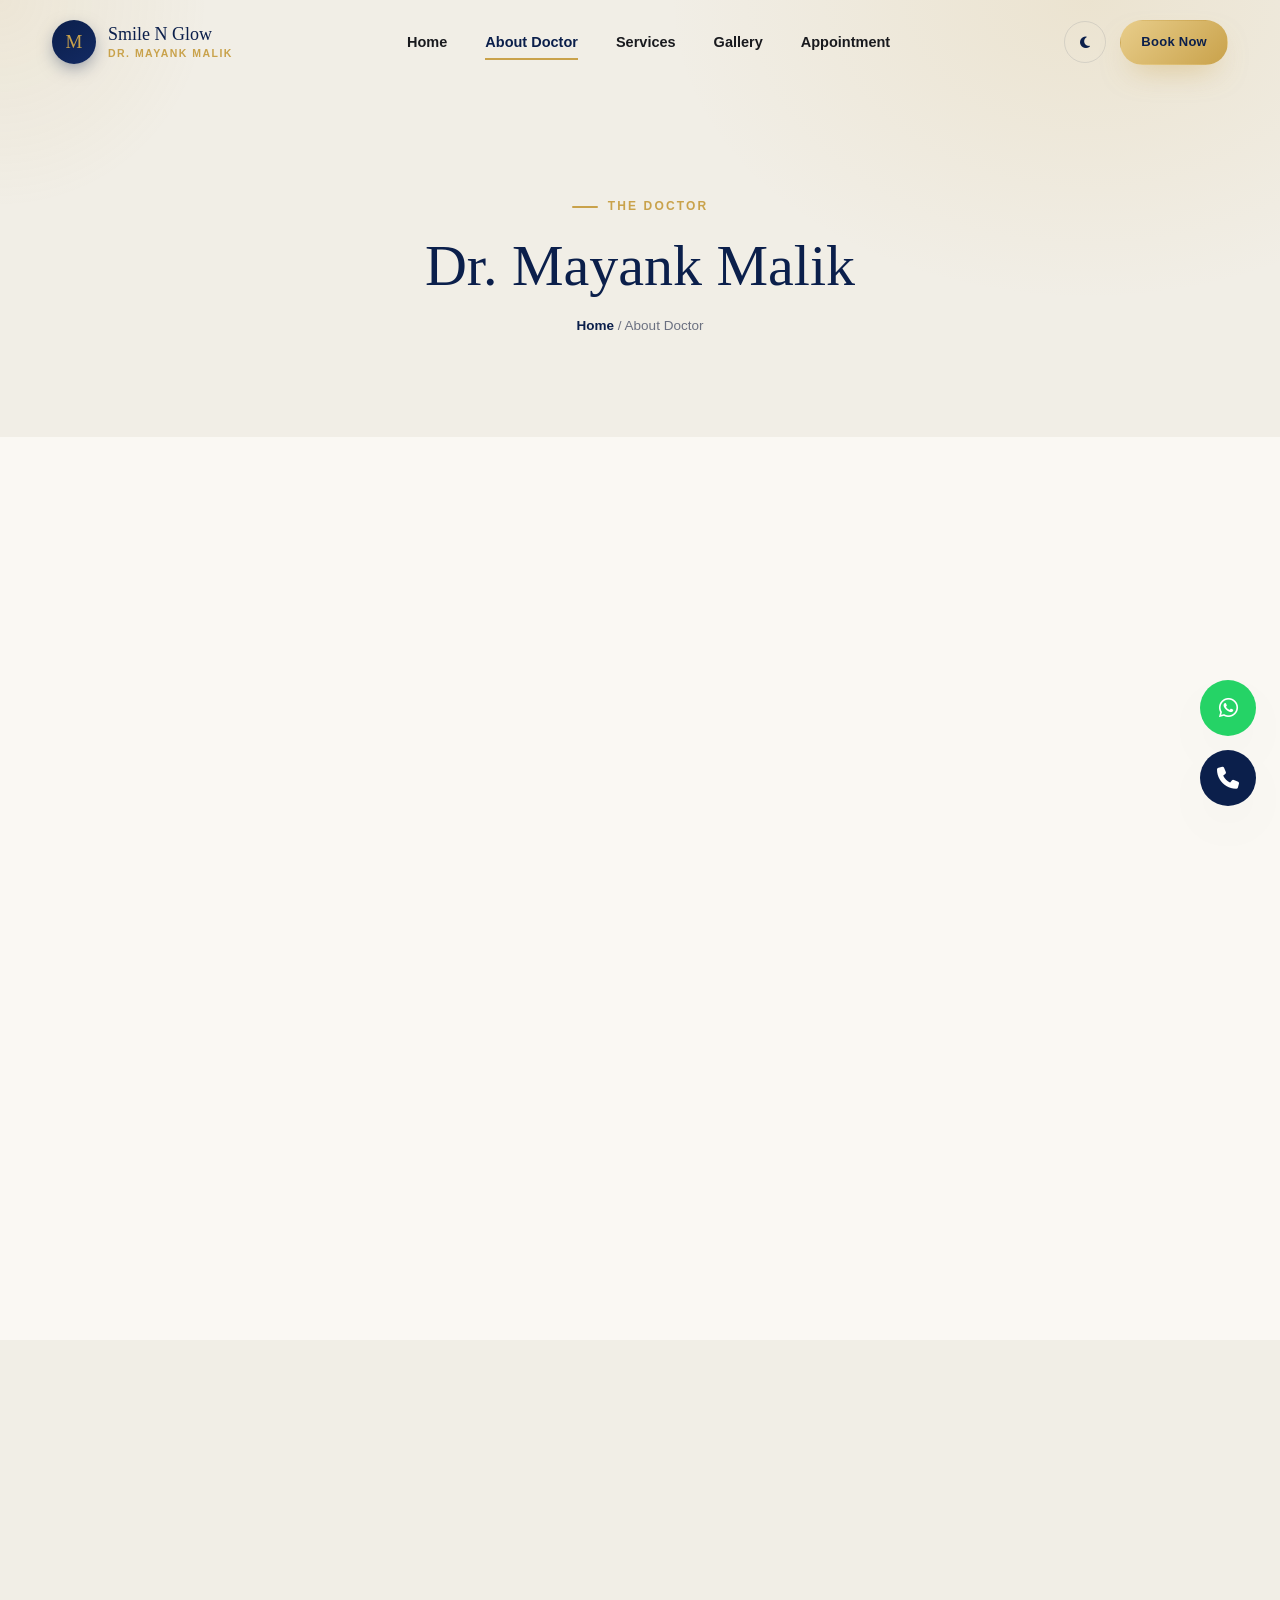
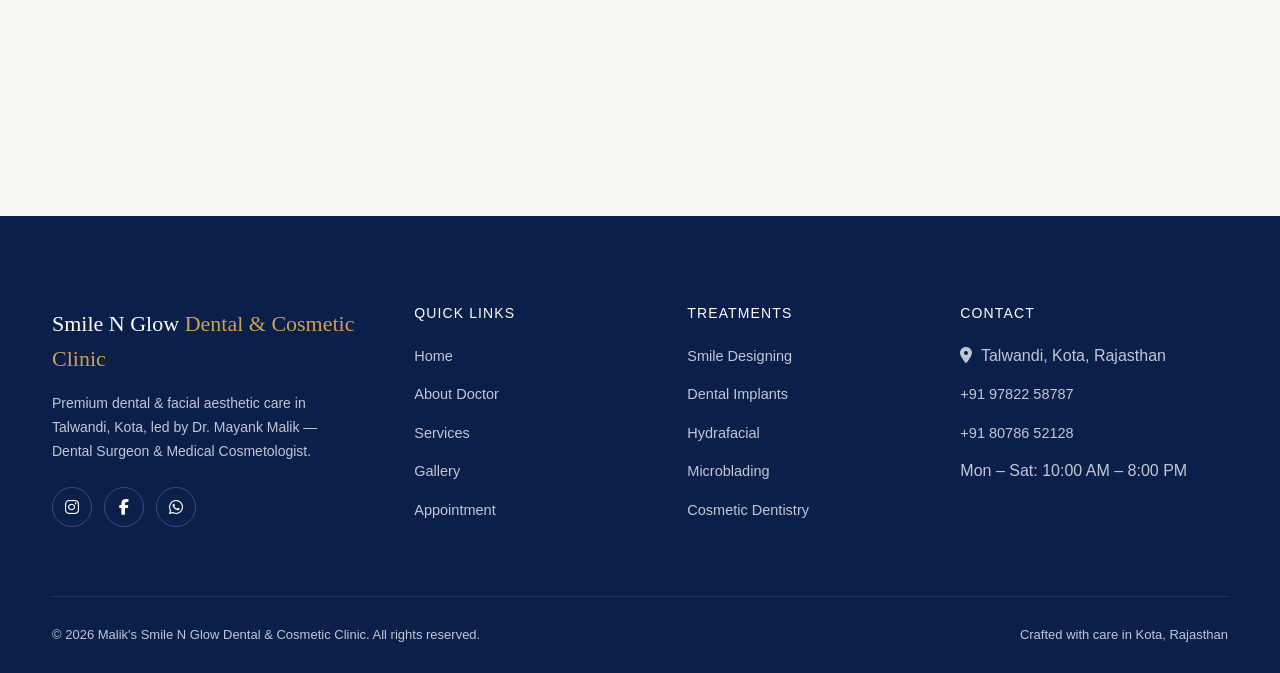
==== commit 8879d8d9: "Update loader to scroll progress and cursor glow Replaced loader div with scroll progress and cursor" ====
--- a/about.html
+++ b/about.html
@@ -11,7 +11,7 @@
 </head>
 <body>
 
-<div id="loader"><div class="mark">Malik's <span>Smile N Glow</span></div><div class="bar"></div></div>
+
 <div id="scroll-progress"></div>
 <div id="cursor-glow"></div>
 
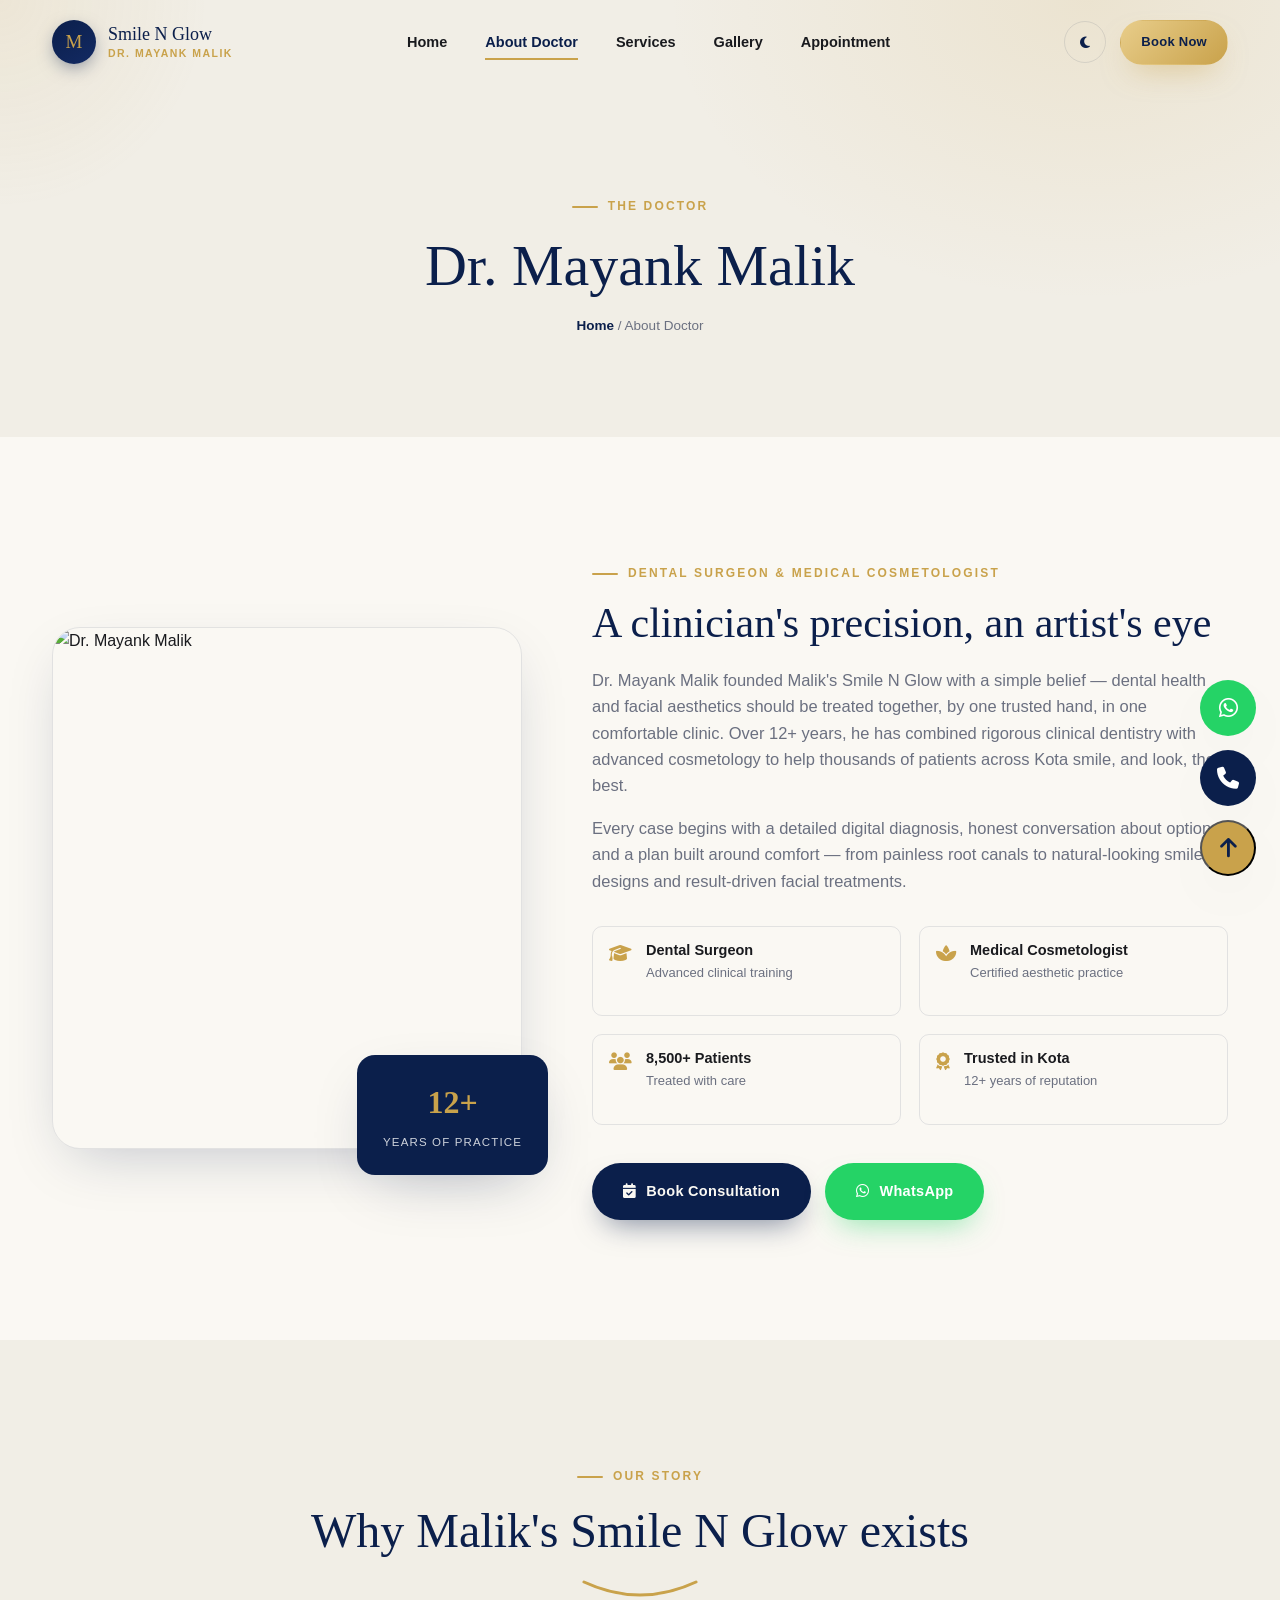
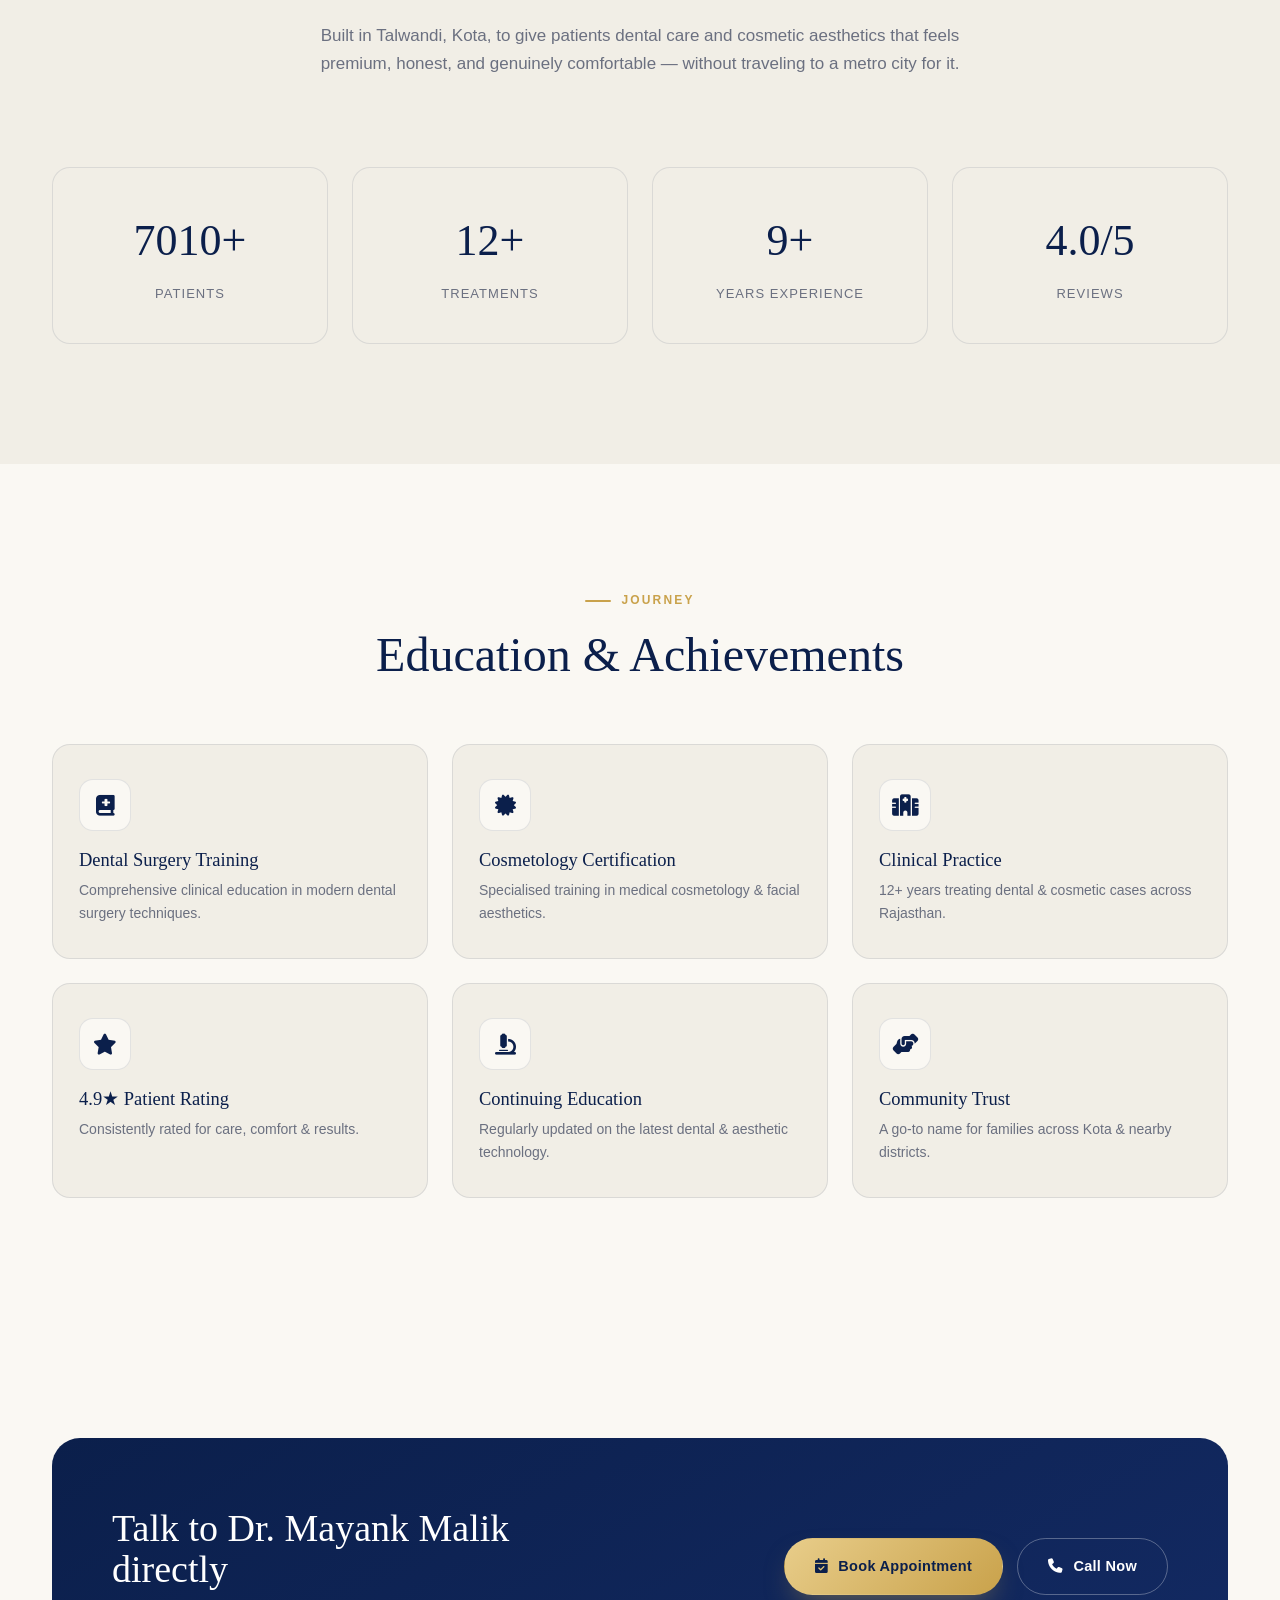
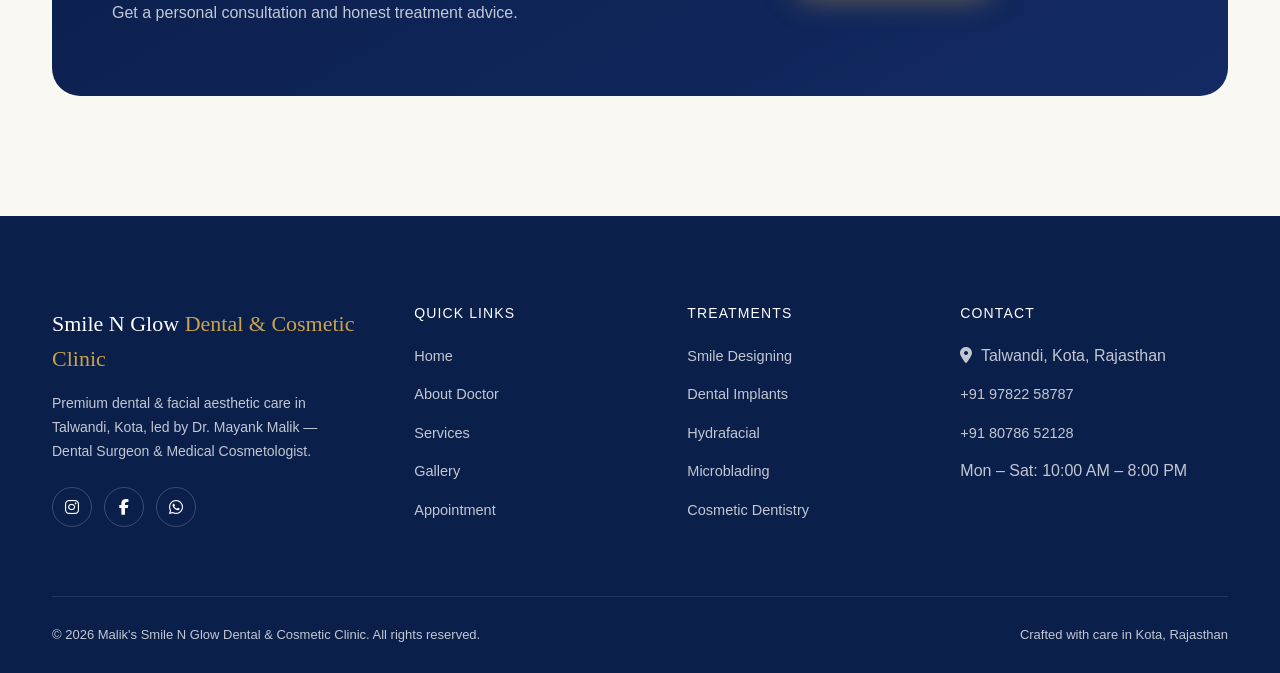
==== commit 427cd780: "Add script tag for external JavaScript file" ====
--- a/about.html
+++ b/about.html
@@ -166,6 +166,8 @@
   <button class="fab fab-top" id="fab-top" aria-label="Back to top"><i class="fa-solid fa-arrow-up"></i></button>
 </div>
 
-
+<script src="script.js"></script>
 </body>
 </html>
+</body>
+</html>
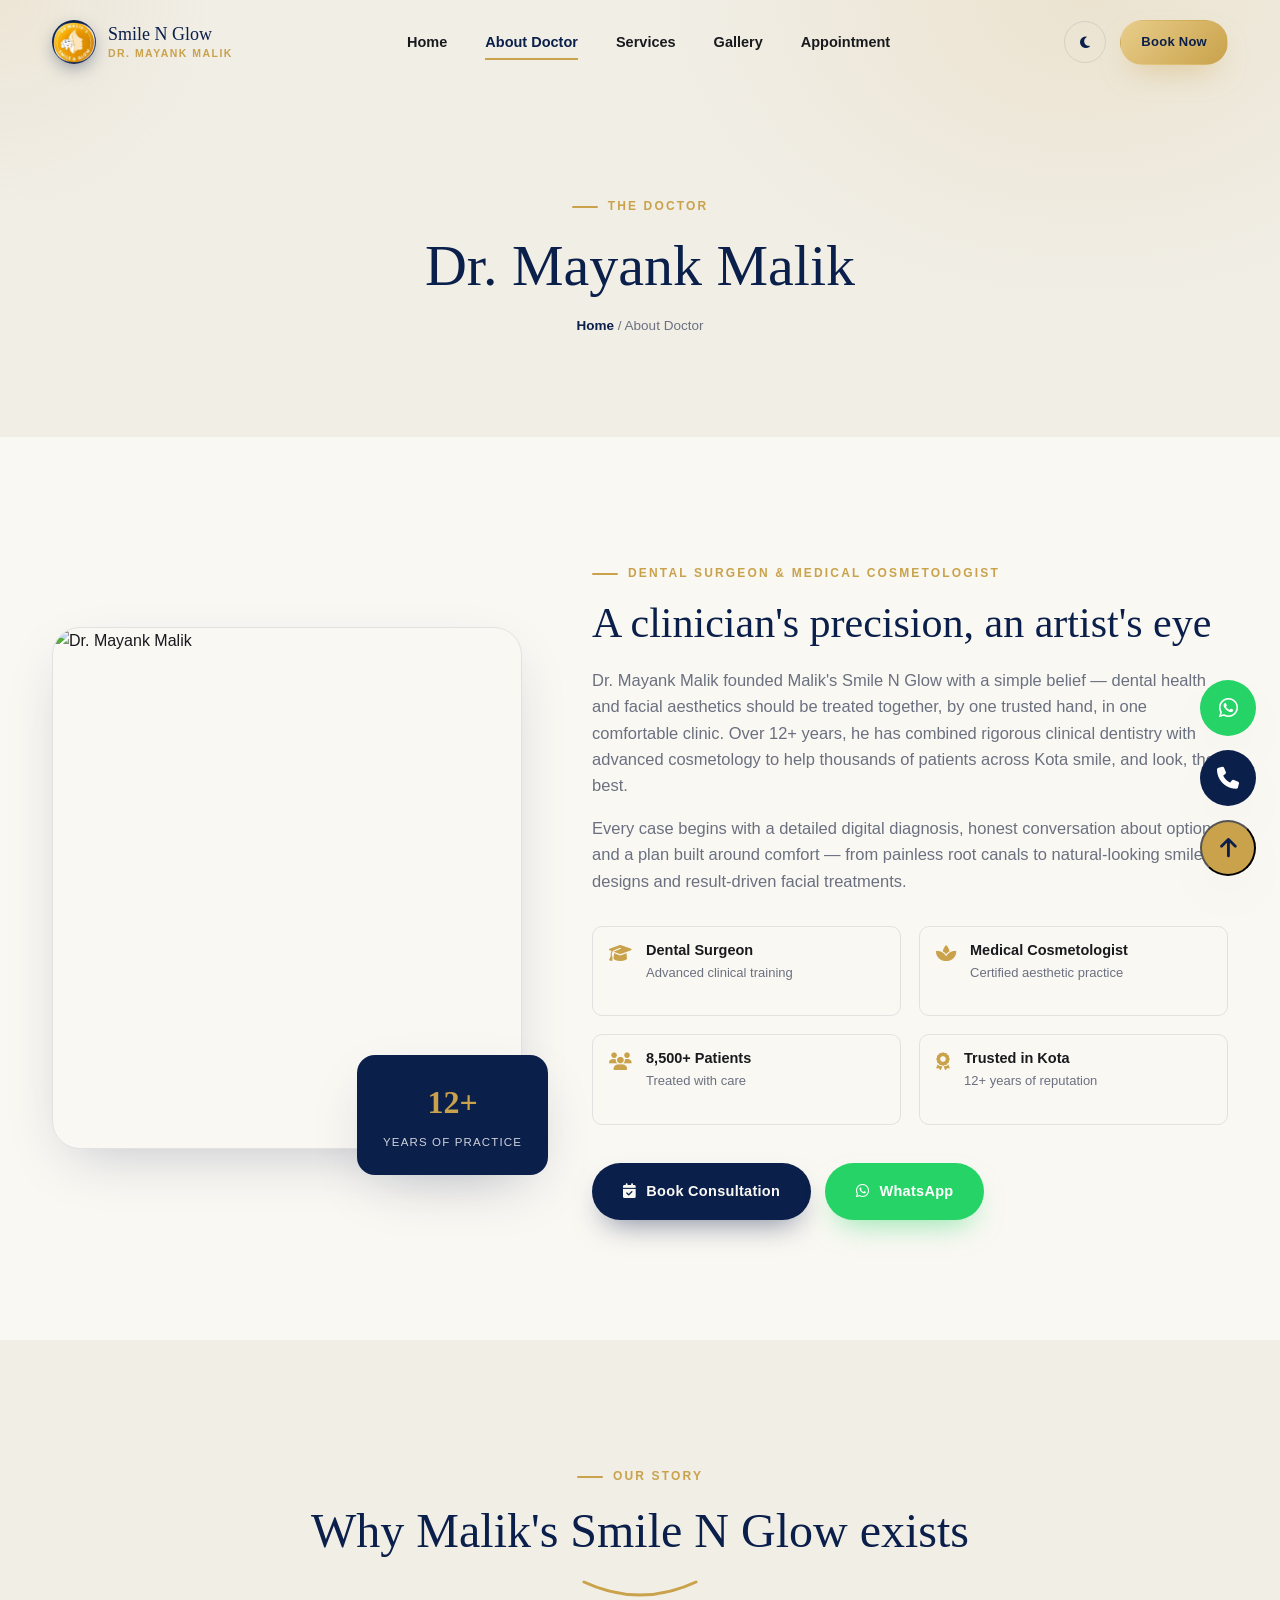
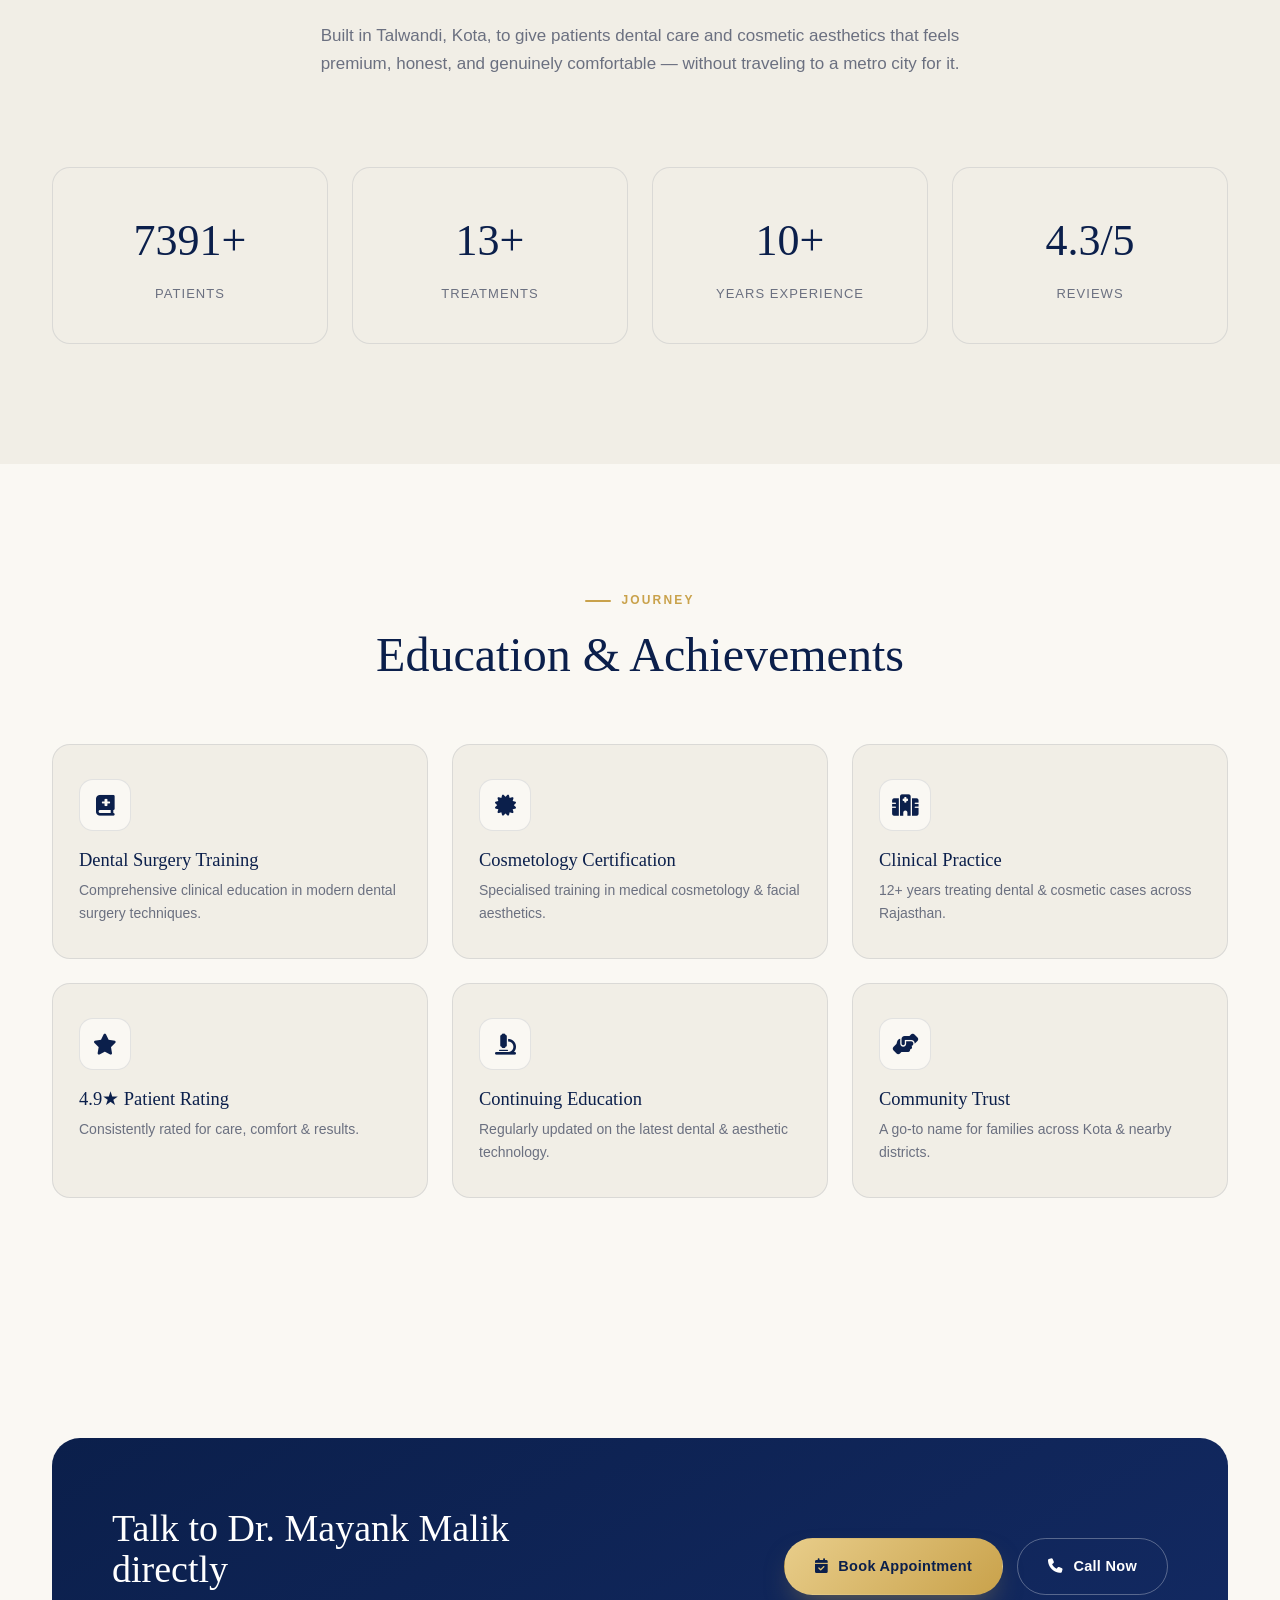
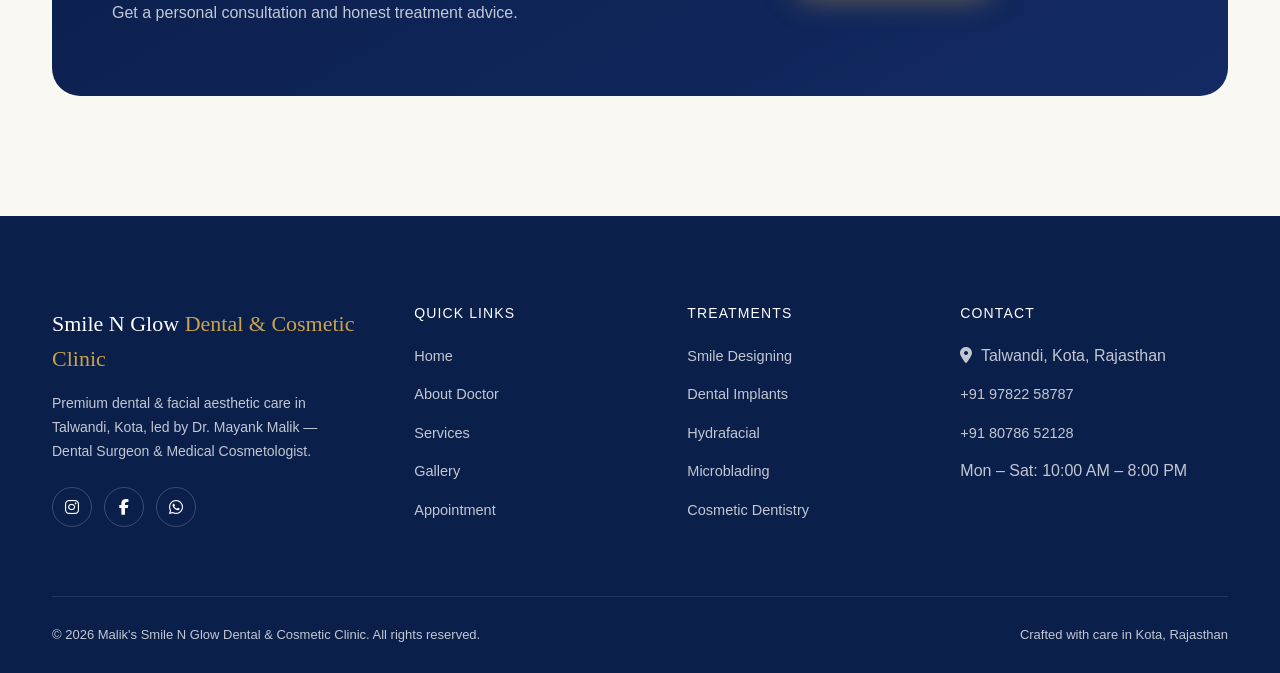
==== commit 4b87d153: "Add logo image to the navbar" ====
--- a/about.html
+++ b/about.html
@@ -18,7 +18,9 @@
 <header class="navbar" id="navbar">
   <div class="container nav-inner">
     <a href="index.html" class="brand">
-      <div class="mark">M</div>
+      <div class="mark">
+    <img src="images/logo.png" alt="Smile N Glow Logo">
+      </div>
       <div class="name">Smile N Glow<small>Dr. Mayank Malik</small></div>
     </a>
     <nav class="nav-links" id="nav-links">
--- a/style.css
+++ b/style.css
@@ -516,3 +516,19 @@
     overflow:hidden;
     box-shadow:0 10px 30px rgba(0,0,0,.15);
 }
+.mark{
+    width:60px;
+    height:60px;
+    border-radius:50%;
+    overflow:hidden;
+    display:flex;
+    align-items:center;
+    justify-content:center;
+}
+
+.mark img{
+    width:100%;
+    height:100%;
+    object-fit:cover;
+    border-radius:50%;
+}
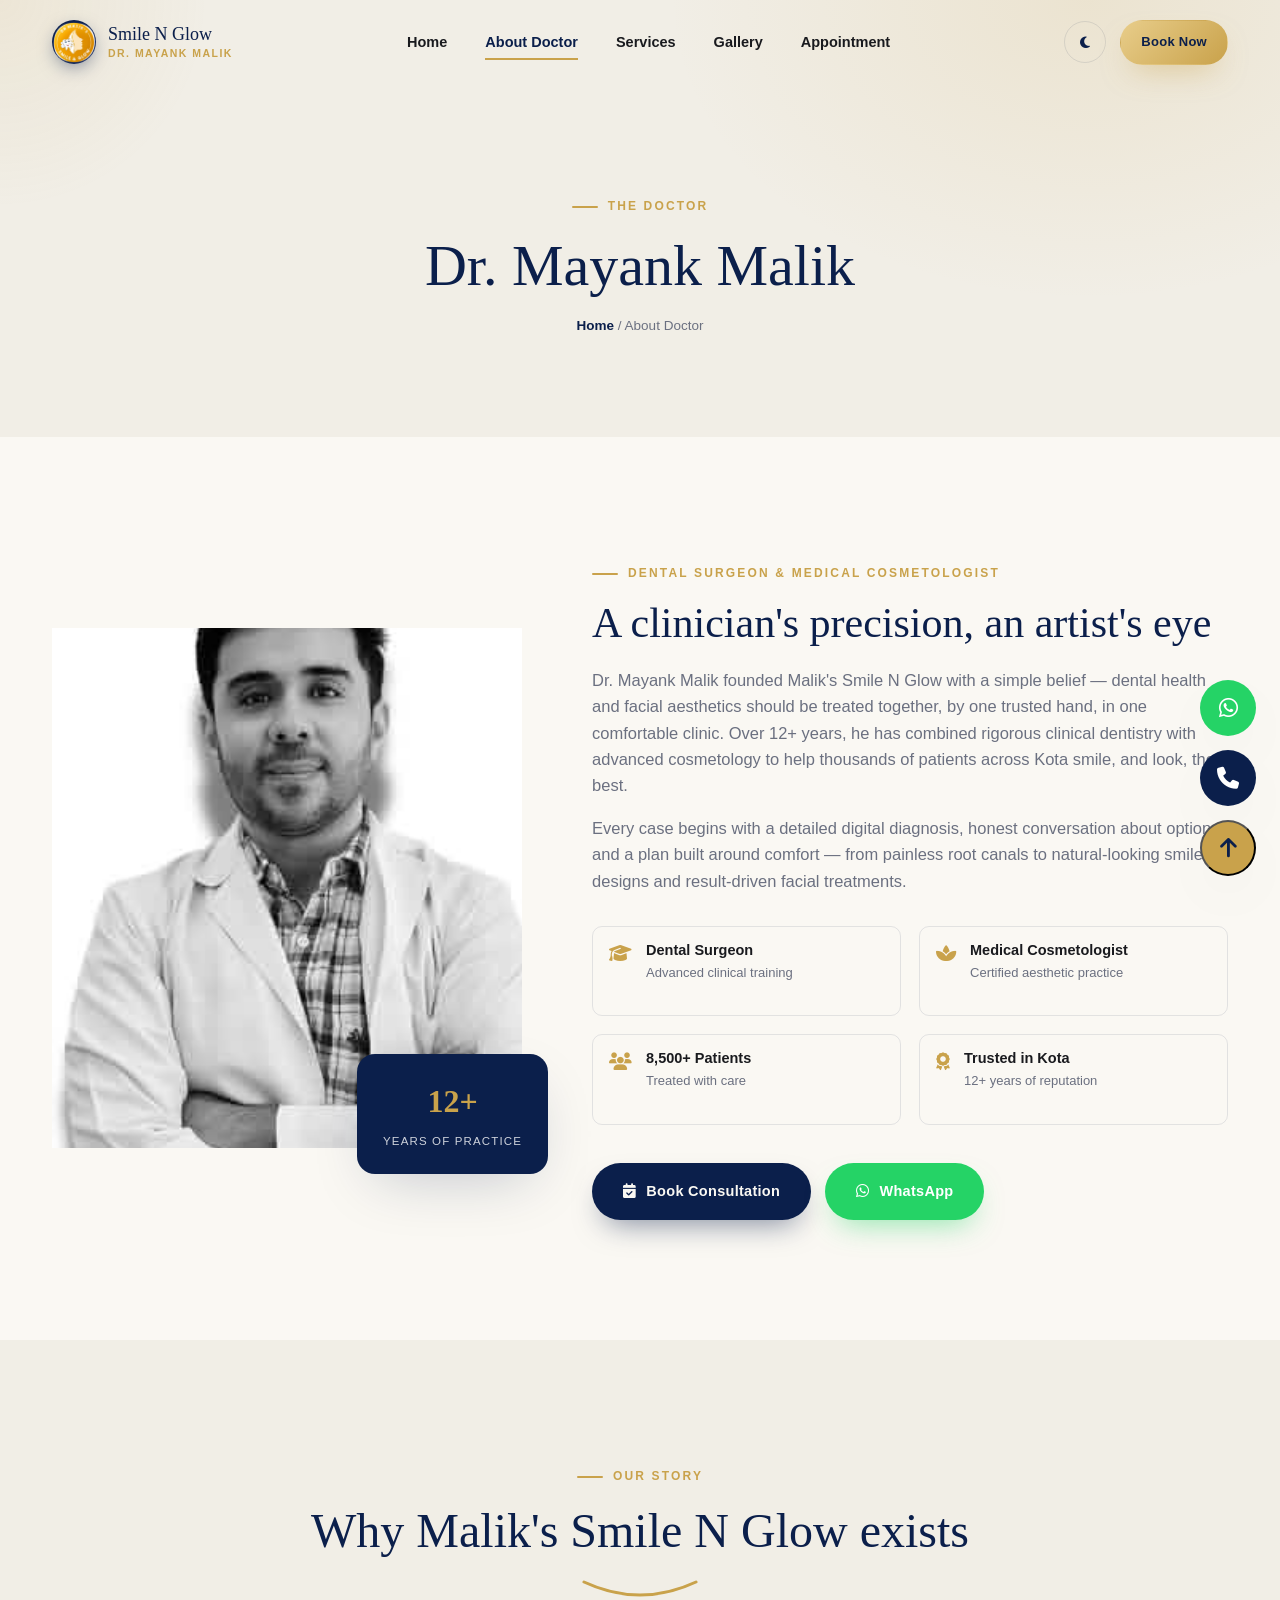
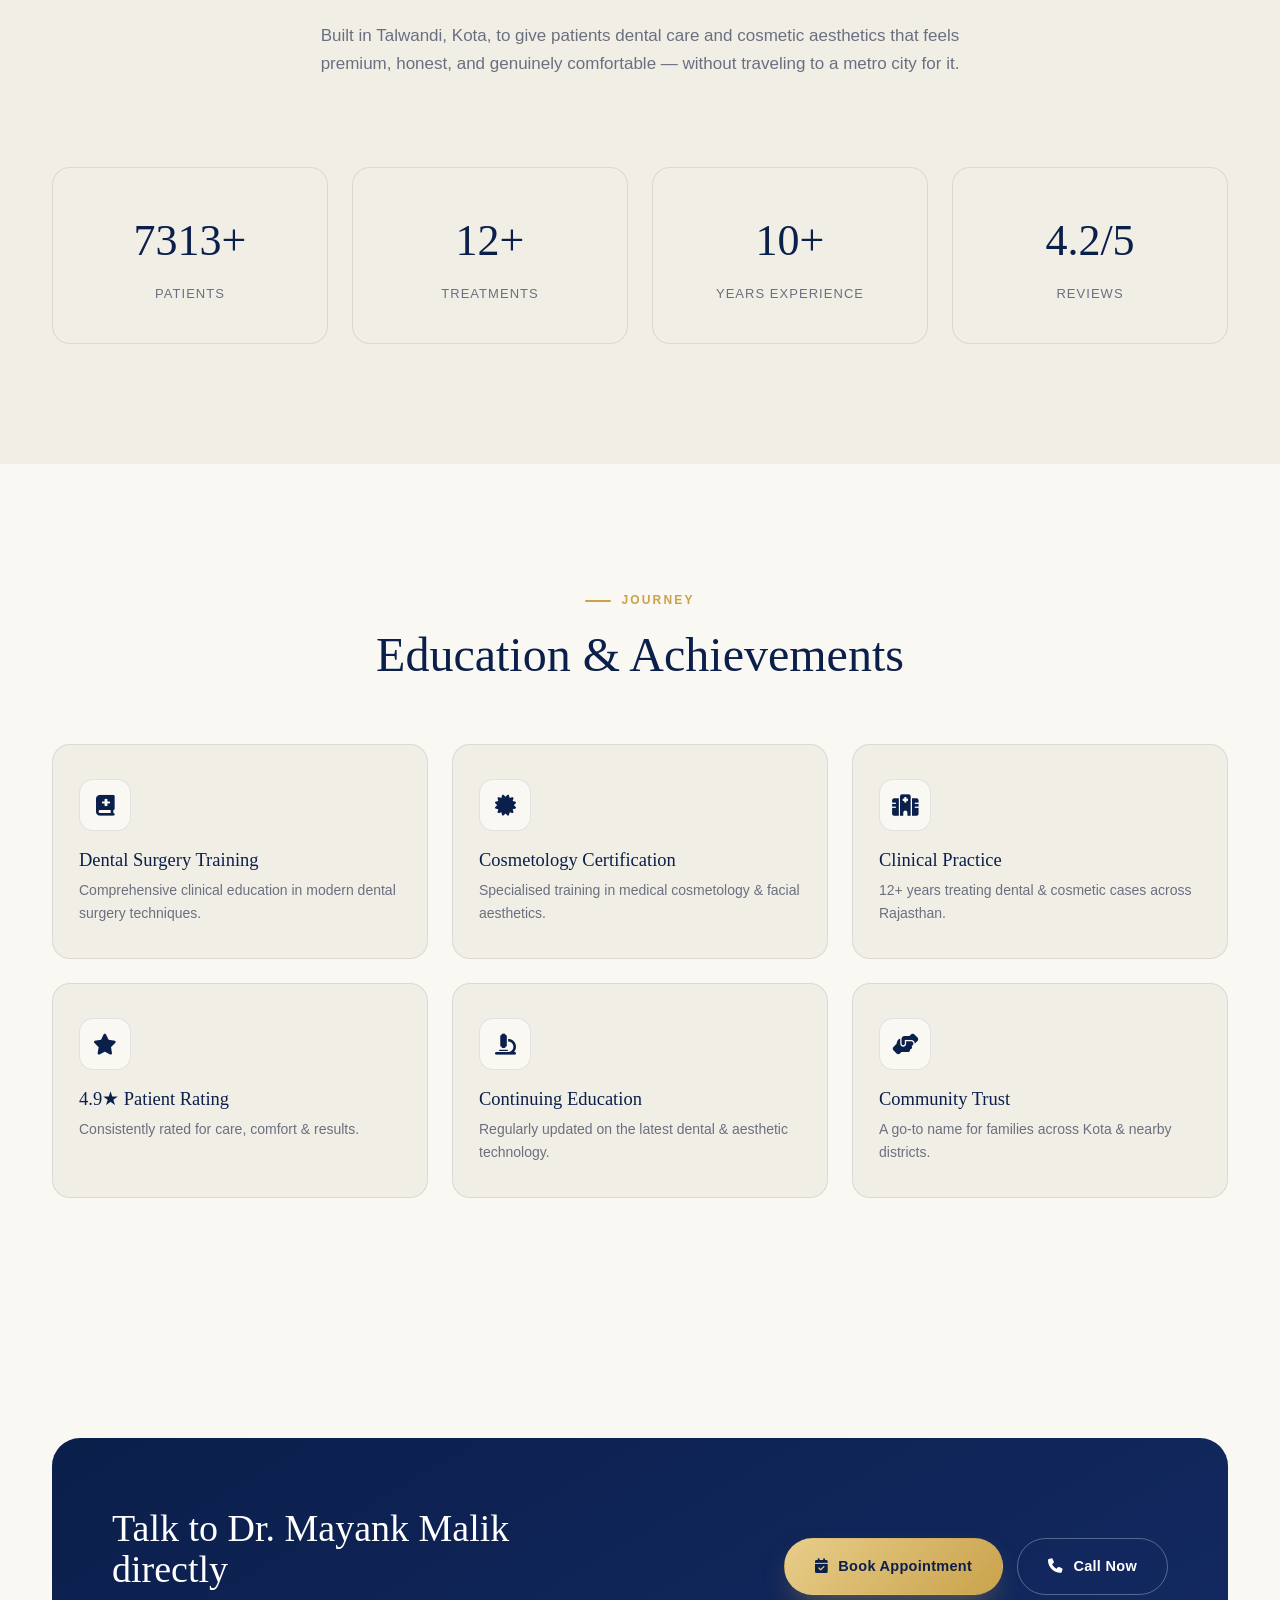
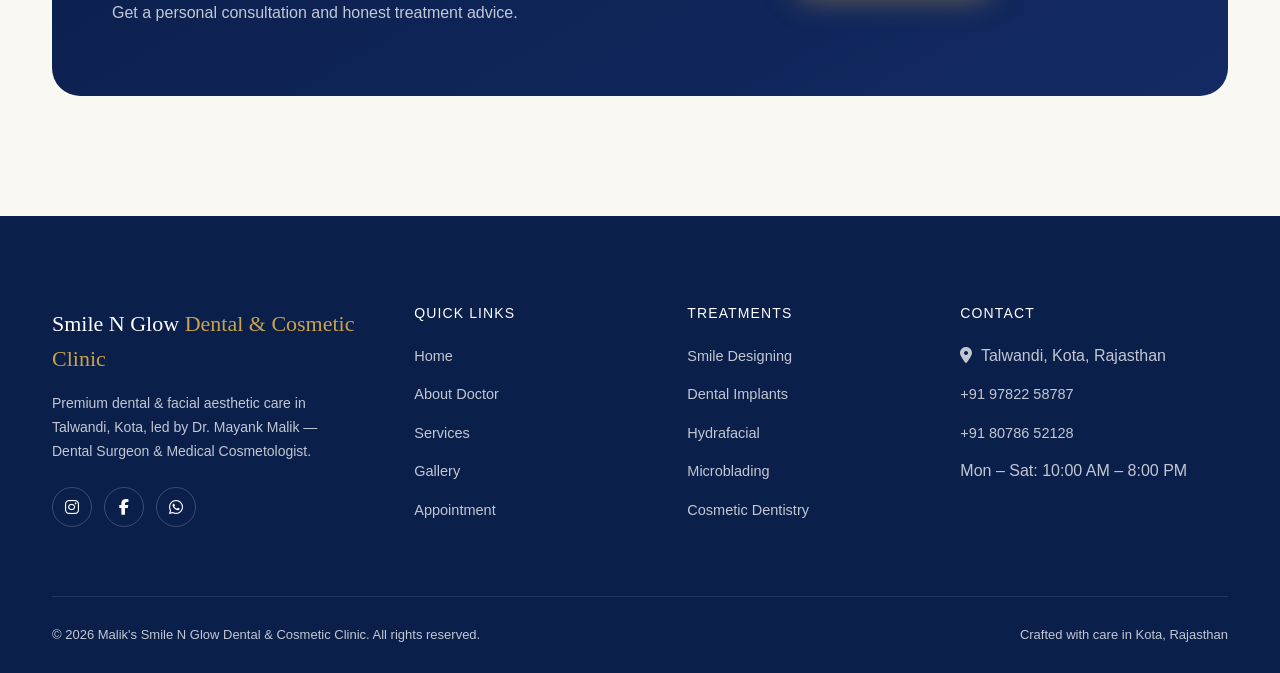
==== commit a187b3d4: "Replace image source with local file" ====
--- a/about.html
+++ b/about.html
@@ -49,7 +49,7 @@
 <section>
   <div class="container about-grid">
     <div class="about-media reveal">
-      <div class="frame"><img src="https://images.unsplash.com/photo-1622253692010-333f2da6031d?q=80&w=900&auto=format&fit=crop" alt="Dr. Mayank Malik"></div>
+      <img src="images/doctor.jpg" alt="Dr. Mayank Malik">
       <div class="about-badge"><b>12+</b><span>Years of Practice</span></div>
     </div>
     <div class="about-copy reveal reveal-delay-1">
